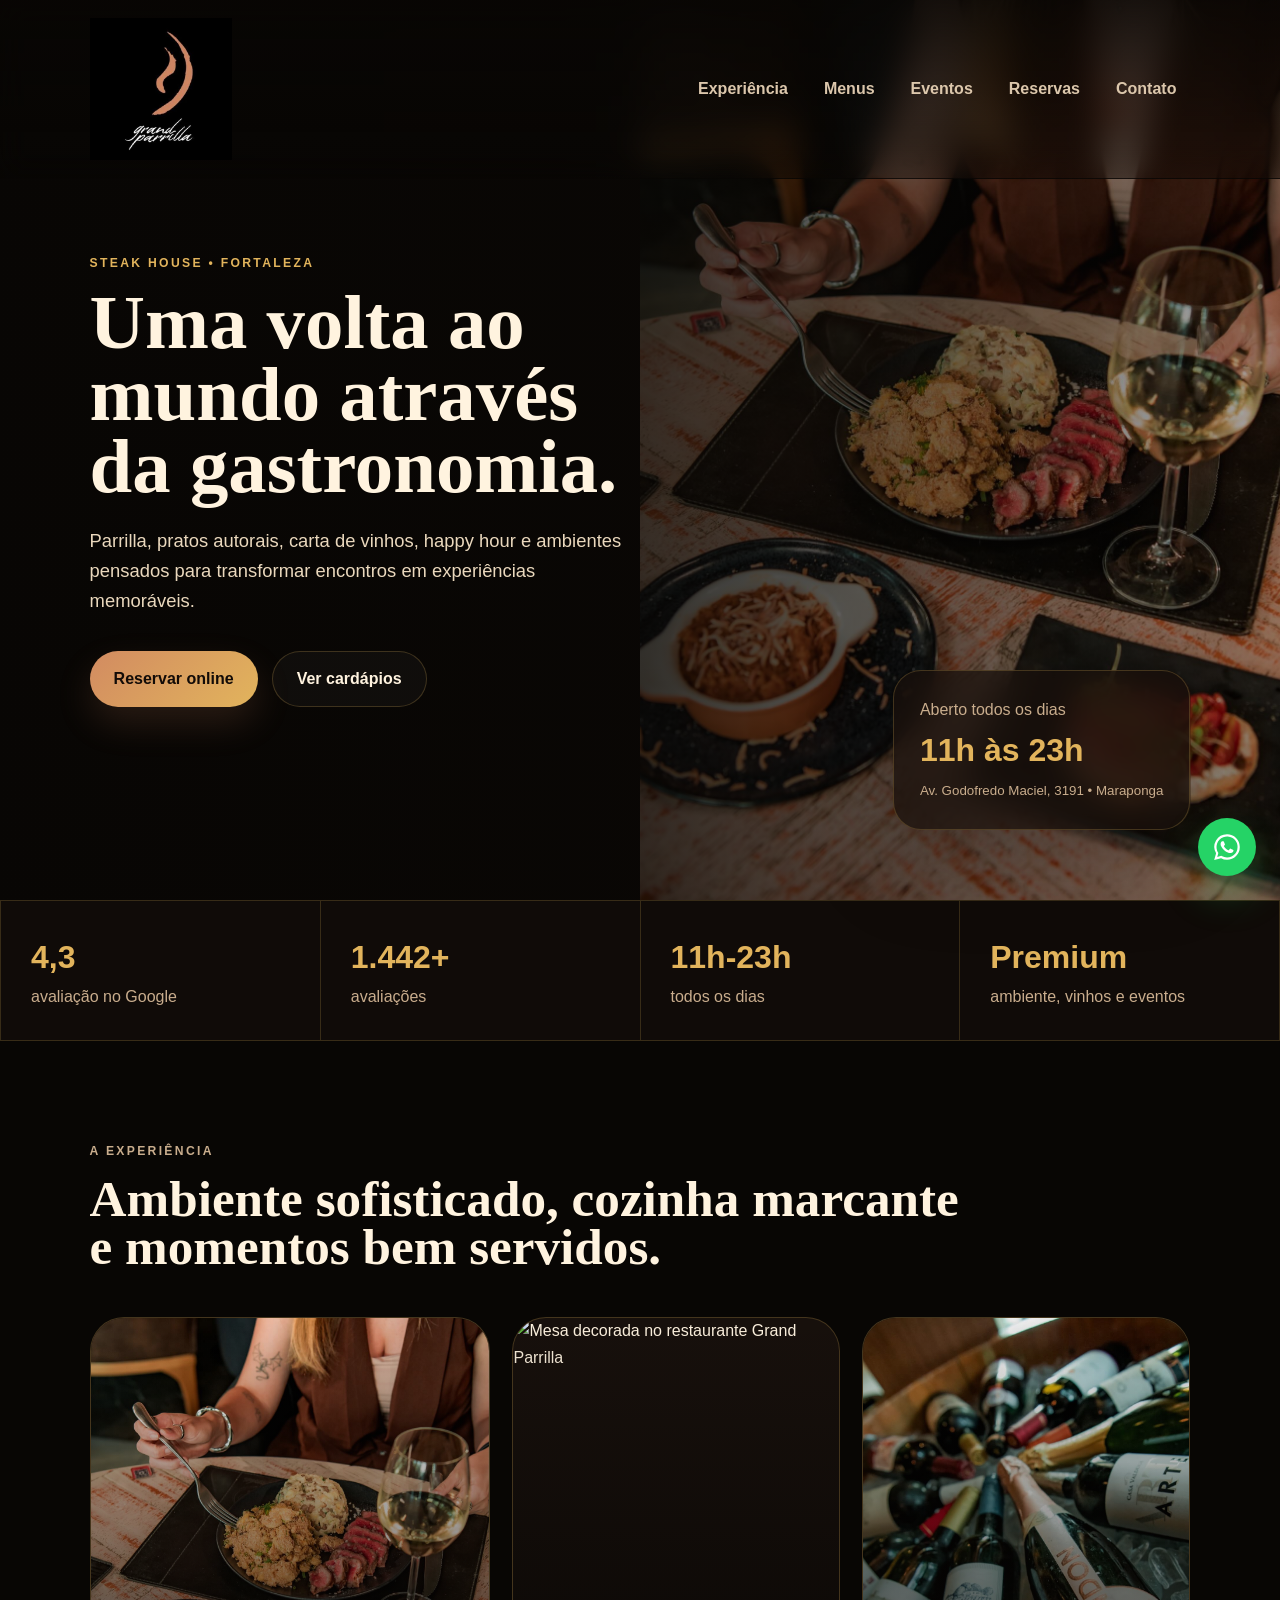
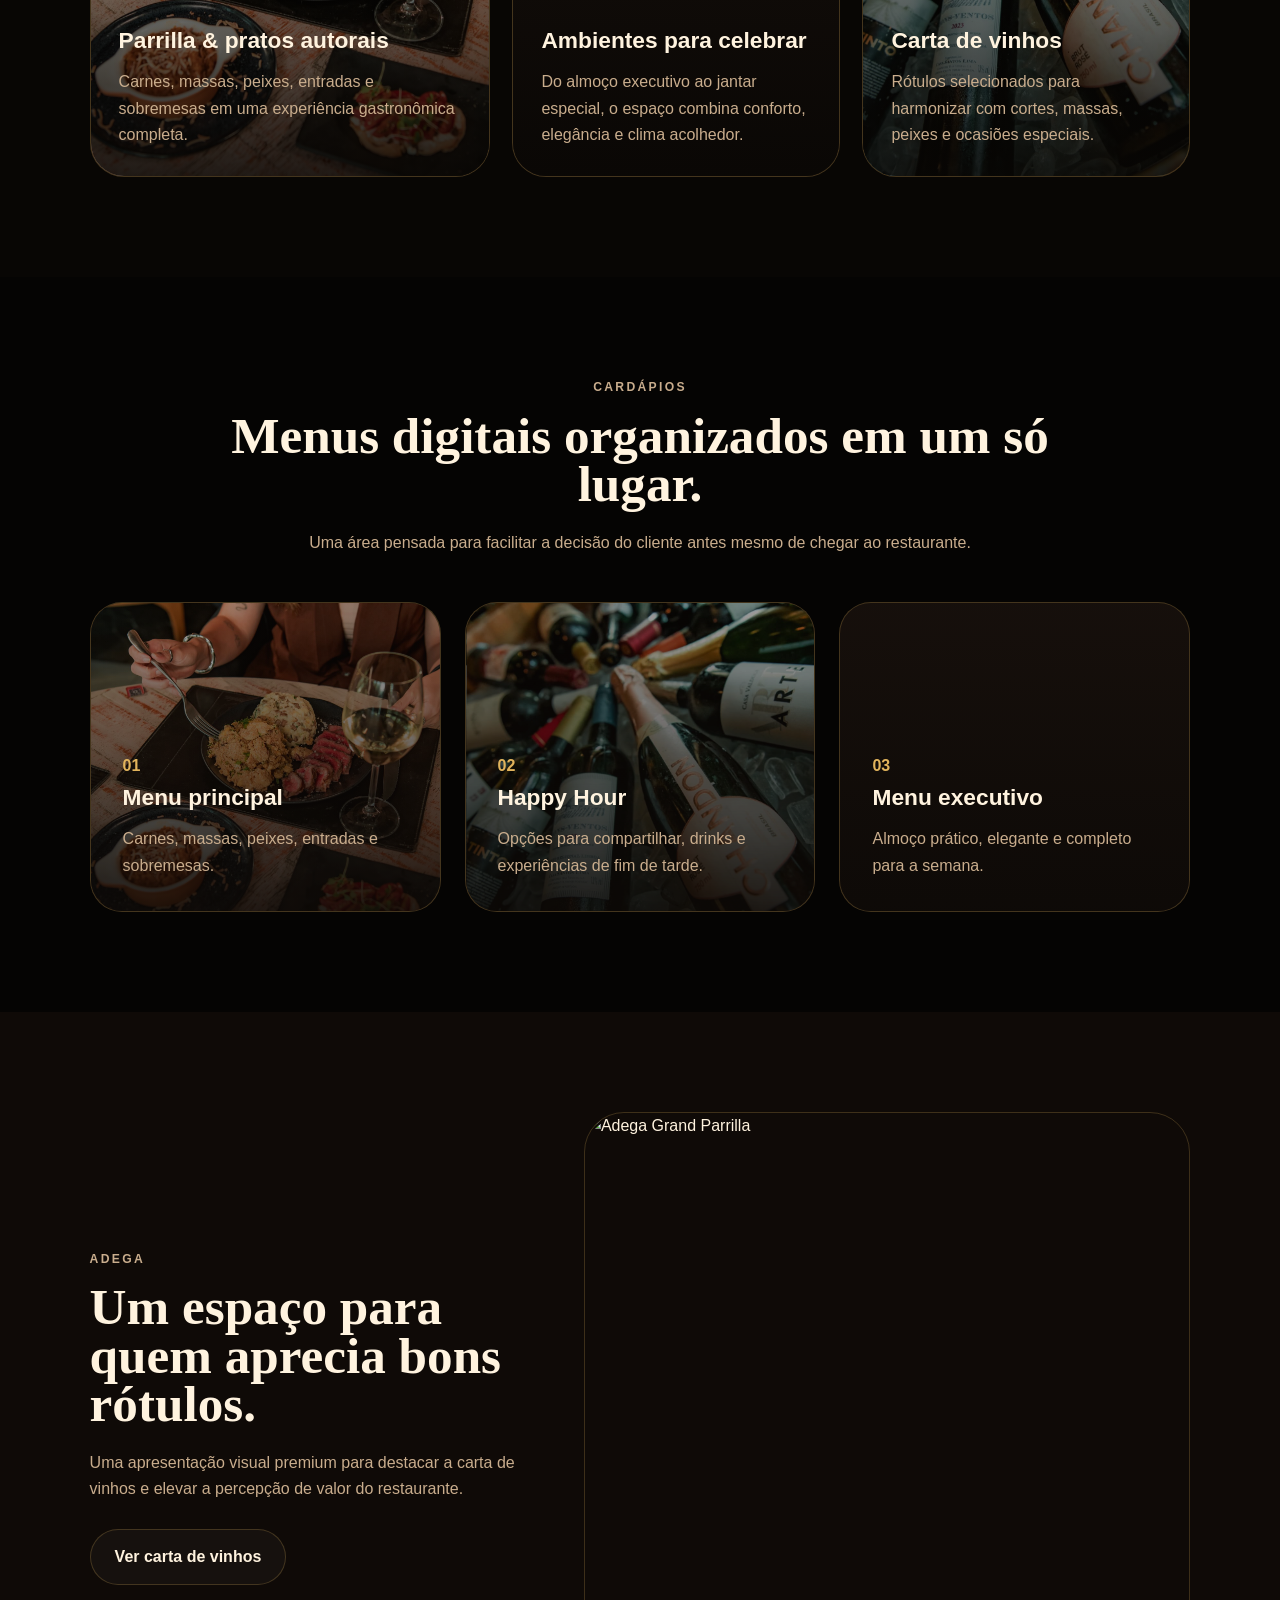
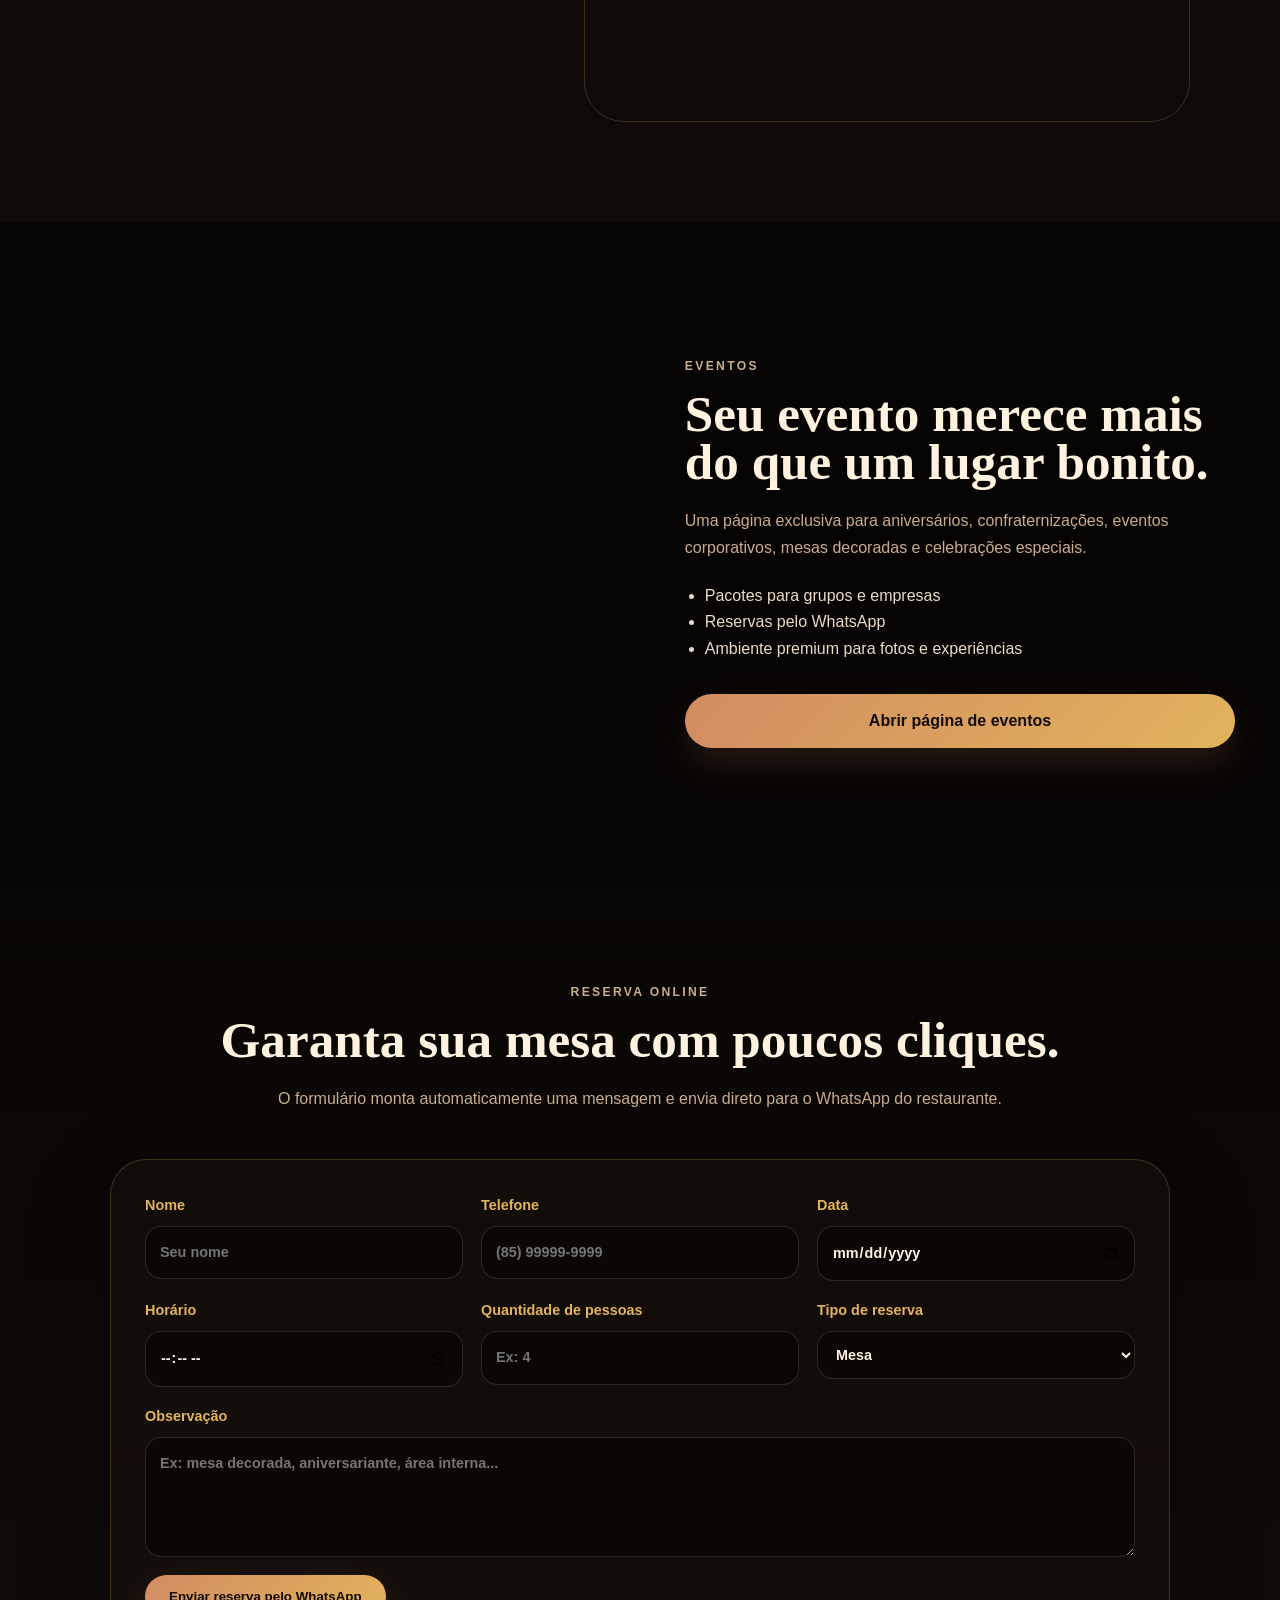
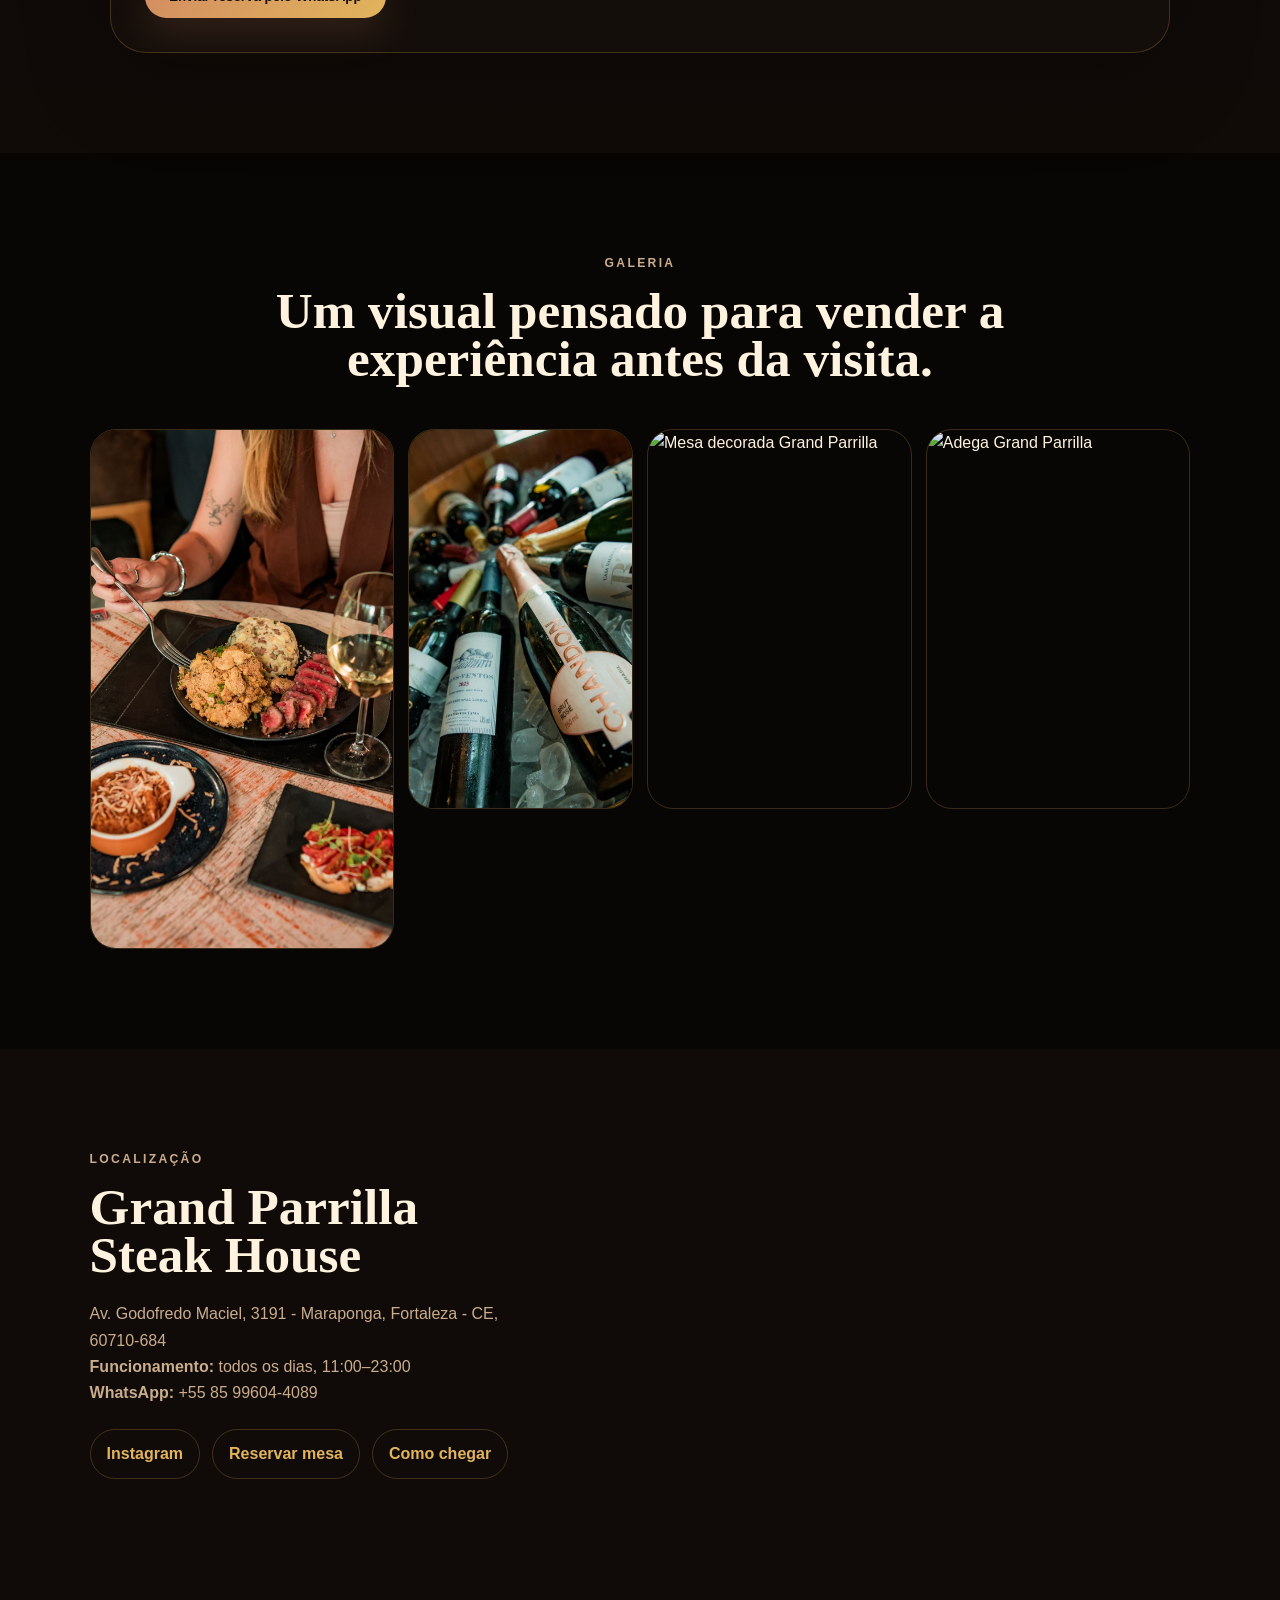
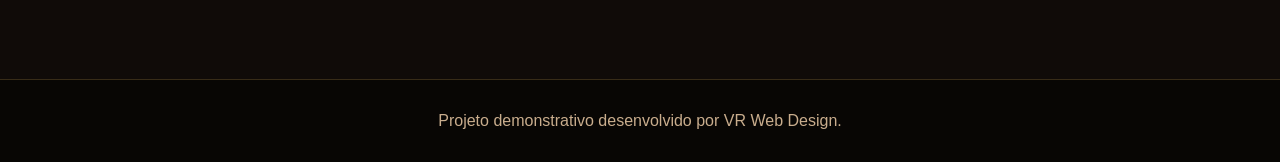
==== index.html @ f4b0e215 "Primeiro commit" ====
<!DOCTYPE html>
<html lang="pt-BR">
<head>
  <meta charset="UTF-8" />
  <meta name="viewport" content="width=device-width, initial-scale=1.0" />
  <title>Grand Parrilla Steak House | Experiência Gastronômica em Fortaleza</title>
  <meta name="description" content="Grand Parrilla Steak House em Fortaleza. Menu executivo, happy hour, carta de vinhos, eventos, reservas e gastronomia premium." />
  <link rel="stylesheet" href="css/style.css" />
</head>
<body>
  <header class="header" id="header">
    <a href="#inicio" class="brand logo-brand"><img src="assets/img/logo-grand-parrilla.png" alt="Grand Parrilla Steak House"></a>
    <button class="menu-toggle" aria-label="Abrir menu"><span></span><span></span><span></span></button>
    <nav class="nav">
      <a href="#experiencia">Experiência</a>
      <a href="#menus">Menus</a>
      <a href="eventos.html">Eventos</a>
      <a href="#reservas">Reservas</a>
      <a href="#contato">Contato</a>
    </nav>
  </header>

  <main>
    <section class="hero" id="inicio">
      <div class="hero-overlay"></div>
      <div class="hero-content reveal">
        <p class="eyebrow">Steak House • Fortaleza</p>
        <h1>Uma volta ao mundo através da gastronomia.</h1>
        <p class="hero-text">Parrilla, pratos autorais, carta de vinhos, happy hour e ambientes pensados para transformar encontros em experiências memoráveis.</p>
        <div class="hero-actions">
          <a class="btn primary" href="#reservas">Reservar online</a>
          <a class="btn secondary" href="#menus">Ver cardápios</a>
        </div>
      </div>
      <div class="hero-card reveal delay">
        <span>Aberto todos os dias</span>
        <strong>11h às 23h</strong>
        <small>Av. Godofredo Maciel, 3191 • Maraponga</small>
      </div>
    </section>

    <section class="stats section-pad">
      <div class="stat reveal"><strong>4,3</strong><span>avaliação no Google</span></div>
      <div class="stat reveal"><strong>1.442+</strong><span>avaliações</span></div>
      <div class="stat reveal"><strong>11h-23h</strong><span>todos os dias</span></div>
      <div class="stat reveal"><strong>Premium</strong><span>ambiente, vinhos e eventos</span></div>
    </section>

    <section class="experience section-pad" id="experiencia">
      <div class="section-title reveal">
        <p class="eyebrow">A experiência</p>
        <h2>Ambiente sofisticado, cozinha marcante e momentos bem servidos.</h2>
      </div>
      <div class="cards-grid">
        <article class="feature-card reveal">
          <img src="assets/img/prato-vinho.png" alt="Prato servido com vinho no Grand Parrilla">
          <div><h3>Parrilla & pratos autorais</h3><p>Carnes, massas, peixes, entradas e sobremesas em uma experiência gastronômica completa.</p></div>
        </article>
        <article class="feature-card reveal">
          <img src="assets/img/mesa-decorada.png" alt="Mesa decorada no restaurante Grand Parrilla">
          <div><h3>Ambientes para celebrar</h3><p>Do almoço executivo ao jantar especial, o espaço combina conforto, elegância e clima acolhedor.</p></div>
        </article>
        <article class="feature-card reveal">
          <img src="assets/img/vinhos-gelo.png" alt="Vinhos e espumantes selecionados">
          <div><h3>Carta de vinhos</h3><p>Rótulos selecionados para harmonizar com cortes, massas, peixes e ocasiões especiais.</p></div>
        </article>
      </div>
    </section>

    <section class="menus section-pad" id="menus">
      <div class="section-title center reveal">
        <p class="eyebrow">Cardápios</p>
        <h2>Menus digitais organizados em um só lugar.</h2>
        <p>Uma área pensada para facilitar a decisão do cliente antes mesmo de chegar ao restaurante.</p>
      </div>
      <div class="menu-grid">
        <a class="menu-card menu-principal reveal" href="https://drive.google.com/file/d/1IcfOQMzQqcdnEhp5KqQsMsfztK9PmDbK/view" target="_blank" rel="noopener"><span>01</span><h3>Menu principal</h3><p>Carnes, massas, peixes, entradas e sobremesas.</p></a>
        <a class="menu-card menu-happy reveal" href="https://drive.google.com/file/d/1jGtgCMO5tLloFsStp3RoefkDF68vi4Pi/view" target="_blank" rel="noopener"><span>02</span><h3>Happy Hour</h3><p>Opções para compartilhar, drinks e experiências de fim de tarde.</p></a>
        <a class="menu-card menu-executivo reveal" href="https://drive.google.com/file/d/1hYKBLk-9JPgkF4TvJloGkOYWnxAnOPm9/view" target="_blank" rel="noopener"><span>03</span><h3>Menu executivo</h3><p>Almoço prático, elegante e completo para a semana.</p></a>
        
      </div>
    </section>

    <section class="wine-section section-pad">
      <div class="wine-text reveal">
        <p class="eyebrow">Adega</p>
        <h2>Um espaço para quem aprecia bons rótulos.</h2>
        <p>Uma apresentação visual premium para destacar a carta de vinhos e elevar a percepção de valor do restaurante.</p>
        <a class="btn secondary" href="https://drive.google.com/file/d/1ZUQ8Cs76zRZAJna47Bj1S9qGeUTWb0Qg/view" target="_blank" rel="noopener">Ver carta de vinhos</a>
      </div>
      <div class="wine-image reveal"><img src="assets/img/adega.png" alt="Adega Grand Parrilla"></div>
    </section>

    <section class="events" id="eventos">
      <div class="events-image"></div>
      <div class="events-content reveal">
        <p class="eyebrow">Eventos</p>
        <h2>Seu evento merece mais do que um lugar bonito.</h2>
        <p>Uma página exclusiva para aniversários, confraternizações, eventos corporativos, mesas decoradas e celebrações especiais.</p>
        <ul>
          <li>Pacotes para grupos e empresas</li>
          <li>Reservas pelo WhatsApp</li>
          <li>Ambiente premium para fotos e experiências</li>
        </ul>
        <a class="btn primary" href="eventos.html">Abrir página de eventos</a>
      </div>
    </section>

    <section class="reservation section-pad" id="reservas">
      <div class="section-title center reveal">
        <p class="eyebrow">Reserva online</p>
        <h2>Garanta sua mesa com poucos cliques.</h2>
        <p>O formulário monta automaticamente uma mensagem e envia direto para o WhatsApp do restaurante.</p>
      </div>
      <form class="reserve-form reveal" id="reserveForm">
        <div class="form-grid">
          <label>Nome<input type="text" name="nome" placeholder="Seu nome" required></label>
          <label>Telefone<input type="tel" name="telefone" placeholder="(85) 99999-9999" required></label>
          <label>Data<input type="date" name="data" required></label>
          <label>Horário<input type="time" name="hora" required></label>
          <label>Quantidade de pessoas<input type="number" name="pessoas" min="1" placeholder="Ex: 4" required></label>
          <label>Tipo de reserva<select name="tipo"><option>Mesa</option><option>Aniversário</option><option>Evento corporativo</option><option>Confraternização</option></select></label>
        </div>
        <label>Observação<textarea name="obs" placeholder="Ex: mesa decorada, aniversariante, área interna..."></textarea></label>
        <button class="btn primary" type="submit">Enviar reserva pelo WhatsApp</button>
      </form>
    </section>

    <section class="gallery section-pad">
      <div class="section-title center reveal">
        <p class="eyebrow">Galeria</p>
        <h2>Um visual pensado para vender a experiência antes da visita.</h2>
      </div>
      <div class="gallery-grid">
        <img class="reveal" src="assets/img/prato-vinho.png" alt="Gastronomia Grand Parrilla">
        <img class="reveal" src="assets/img/vinhos-gelo.png" alt="Vinhos Grand Parrilla">
        <img class="reveal" src="assets/img/mesa-decorada.png" alt="Mesa decorada Grand Parrilla">
        <img class="reveal" src="assets/img/adega.png" alt="Adega Grand Parrilla">
      </div>
    </section>

    <section class="contact section-pad" id="contato">
      <div class="contact-info reveal">
        <p class="eyebrow">Localização</p>
        <h2>Grand Parrilla Steak House</h2>
        <p>Av. Godofredo Maciel, 3191 - Maraponga, Fortaleza - CE, 60710-684</p>
        <p><strong>Funcionamento:</strong> todos os dias, 11:00–23:00</p>
        <p><strong>WhatsApp:</strong> +55 85 99604-4089</p>
        <div class="socials">
          <a href="https://www.instagram.com/grandparrilla/" target="_blank" rel="noopener">Instagram</a>
          <a href="#reservas">Reservar mesa</a>
          <a href="https://www.google.com/maps/place/Grand+Parrilla+Steak+House/@-3.803872,-38.5721376,16z/data=!4m6!3m5!1s0x7c74d4781f34471:0xa594079a7972354a!8m2!3d-3.803927!4d-38.5719711!16s%2Fg%2F11ppg8xpbr" target="_blank" rel="noopener">Como chegar</a>
        </div>
      </div>
      <iframe class="map reveal" title="Mapa Grand Parrilla" src="https://www.google.com/maps?q=Grand%20Parrilla%20Steak%20House%20Fortaleza&output=embed" loading="lazy"></iframe>
    </section>
  </main>

  <a class="whatsapp" href="https://wa.me/5585996044089" target="_blank" aria-label="WhatsApp"><svg viewBox="0 0 32 32" aria-hidden="true"><path d="M16.04 3.2A12.7 12.7 0 0 0 5.1 22.35L3.2 29l6.83-1.8a12.65 12.65 0 0 0 6.01 1.52h.01A12.76 12.76 0 0 0 28.8 15.96 12.75 12.75 0 0 0 16.04 3.2Zm0 23.36h-.01a10.5 10.5 0 0 1-5.35-1.47l-.38-.23-4.05 1.06 1.08-3.95-.25-.4a10.54 10.54 0 1 1 8.96 4.99Zm5.78-7.88c-.32-.16-1.88-.93-2.17-1.03-.29-.11-.5-.16-.71.16-.21.32-.82 1.03-1 1.24-.18.21-.37.24-.69.08-.32-.16-1.34-.49-2.55-1.57-.94-.84-1.58-1.88-1.76-2.2-.18-.32-.02-.49.14-.65.14-.14.32-.37.48-.55.16-.18.21-.32.32-.53.11-.21.05-.4-.03-.55-.08-.16-.71-1.71-.98-2.34-.26-.62-.52-.53-.71-.54h-.61c-.21 0-.55.08-.84.4-.29.32-1.1 1.08-1.1 2.62s1.13 3.04 1.29 3.25c.16.21 2.23 3.4 5.4 4.77.75.32 1.34.51 1.8.66.76.24 1.45.21 1.99.13.61-.09 1.88-.77 2.14-1.51.26-.74.26-1.38.18-1.51-.08-.13-.29-.21-.61-.37Z"/></svg></a>
  <footer><p>Projeto demonstrativo desenvolvido por VR Web Design.</p></footer>
  <script src="js/script.js"></script>
</body>
</html>
---- css/style.css ----
:root{
  --bg:#080604;--deep:#0e0906;--panel:#17100c;--panel2:#211711;
  --copper:#d28b61;--gold:#e2b45c;--cream:#fff3df;--muted:#c9ad8d;--line:rgba(226,180,92,.22);
}
*{box-sizing:border-box;margin:0;padding:0}html{scroll-behavior:smooth}body{font-family:Inter,Segoe UI,Arial,sans-serif;background:var(--bg);color:var(--cream);line-height:1.65;overflow-x:hidden}a{text-decoration:none;color:inherit}img{max-width:100%;display:block}
body::before{content:"";position:fixed;inset:0;pointer-events:none;background:radial-gradient(circle at top right,rgba(210,139,97,.14),transparent 35%),radial-gradient(circle at 10% 30%,rgba(226,180,92,.08),transparent 28%);z-index:-1}.header{position:fixed;top:0;left:0;right:0;z-index:20;display:flex;align-items:center;justify-content:space-between;padding:18px 7%;background:linear-gradient(180deg,rgba(8,6,4,.86),rgba(8,6,4,.38));backdrop-filter:blur(16px);border-bottom:1px solid transparent;transition:.3s}.header.scrolled{background:rgba(8,6,4,.94);border-color:var(--line);padding:10px 7%}.logo-brand img{width:142px;height:auto}.nav{display:flex;align-items:center;gap:8px}.nav a{color:#dcc7ac;font-weight:700;padding:10px 14px;border-radius:999px;transition:.25s}.nav a:hover{background:rgba(226,180,92,.12);color:var(--gold)}.menu-toggle{display:none;background:none;border:0;gap:5px;flex-direction:column}.menu-toggle span{width:26px;height:2px;background:var(--cream)}
.hero,.event-hero{min-height:100vh;position:relative;display:grid;grid-template-columns:1.05fr .95fr;align-items:center;padding:130px 7% 70px;gap:52px;background:var(--deep);isolation:isolate}.hero::after,.event-hero::after{content:"";position:absolute;right:0;top:0;width:50%;height:100%;background:url('../assets/img/prato-vinho.png') center/cover;z-index:-2}.event-hero::after{background-image:url('../assets/img/mesa-decorada.png')}.hero-overlay{position:absolute;inset:0;background:linear-gradient(90deg,rgba(8,6,4,.98) 0%,rgba(8,6,4,.84) 44%,rgba(8,6,4,.35) 100%);z-index:-1}.hero-content{max-width:760px}.eyebrow{color:var(--gold);text-transform:uppercase;letter-spacing:.19em;font-size:.76rem;font-weight:900;margin-bottom:14px}.hero h1,.event-hero h1,.section-title h2,.events h2,.reservation h2,.contact h2,.wine-section h2,.event-showcase h2{font-family:Georgia,serif;font-size:clamp(2.5rem,6vw,6rem);line-height:.94;margin-bottom:22px}.section-title h2,.events h2,.reservation h2,.contact h2,.wine-section h2,.event-showcase h2{font-size:clamp(2rem,4vw,4.1rem)}.hero-text{font-size:1.15rem;color:#ead8bd;max-width:630px}.hero-actions{display:flex;gap:14px;flex-wrap:wrap;margin-top:34px}.btn{border:0;cursor:pointer;display:inline-flex;align-items:center;justify-content:center;padding:14px 24px;border-radius:999px;font-weight:900;transition:.25s}.primary{background:linear-gradient(135deg,var(--copper),var(--gold));color:#120b07;box-shadow:0 16px 36px rgba(210,139,97,.16)}.secondary{border:1px solid var(--line);color:var(--cream);background:rgba(255,255,255,.03)}.btn:hover{transform:translateY(-3px)}.hero-card{justify-self:end;align-self:end;background:rgba(23,16,12,.74);border:1px solid var(--line);border-radius:28px;padding:26px;backdrop-filter:blur(16px);max-width:330px;box-shadow:0 30px 90px rgba(0,0,0,.28)}.hero-card span,.hero-card small{color:var(--muted)}.hero-card strong{display:block;font-size:2rem;color:var(--gold)}
.section-pad{padding:100px 7%}.stats{display:grid;grid-template-columns:repeat(4,1fr);gap:1px;background:var(--line);padding:1px}.stat{padding:30px;background:#100b08}.stat strong{display:block;font-size:2rem;color:var(--gold)}.stat span{color:var(--muted)}.section-title{max-width:870px;margin-bottom:46px}.center{text-align:center;margin-left:auto;margin-right:auto}.center p,.section-title p{color:var(--muted)}
.cards-grid{display:grid;grid-template-columns:1.1fr .9fr .9fr;gap:22px}.feature-card{position:relative;min-height:460px;border-radius:34px;overflow:hidden;border:1px solid var(--line);background:var(--panel);display:flex;align-items:end;transition:.25s}.feature-card:hover{transform:translateY(-5px);border-color:var(--copper)}.feature-card img{position:absolute;inset:0;width:100%;height:100%;object-fit:cover;filter:saturate(.95)}.feature-card::after{content:"";position:absolute;inset:0;background:linear-gradient(180deg,transparent,rgba(8,6,4,.88))}.feature-card div{position:relative;z-index:1;padding:28px}.feature-card h3,.menu-card h3,.event-card h3,.package-card h3{font-size:1.42rem;margin-bottom:10px}.feature-card p,.menu-card p,.events p,.reservation p,.contact p,.wine-section p,.event-card p,.package-card p,.event-showcase p{color:var(--muted)}
.menus{background:#050403}.menu-grid{display:grid;grid-template-columns:repeat(3,minmax(0,1fr));gap:24px;align-items:stretch}.menu-card{position:relative;overflow:hidden;border:1px solid var(--line);border-radius:32px;min-height:310px;padding:32px;display:flex;flex-direction:column;justify-content:flex-end;background:var(--panel);transition:.25s}.menu-card::before{content:"";position:absolute;inset:0;background:linear-gradient(180deg,rgba(8,6,4,.1),rgba(8,6,4,.86)),var(--menu-img);background-size:cover;background-position:center;opacity:.72;transition:.3s}.menu-principal{--menu-img:url('../assets/img/prato-vinho.png')}.menu-happy{--menu-img:url('../assets/img/vinhos-gelo.png')}.menu-executivo{--menu-img:url('../assets/img/mesa-decorada.png')}.menu-card>*{position:relative;z-index:1}.menu-card span{color:var(--gold);font-weight:900}.menu-card:hover{transform:translateY(-6px);border-color:var(--gold)}.menu-card:hover::before{opacity:.95;transform:scale(1.05)}
.wine-section{display:grid;grid-template-columns:.85fr 1.15fr;gap:46px;align-items:center;background:#0f0a07}.wine-text .btn{margin-top:26px}.wine-image img{width:100%;height:610px;object-fit:cover;border-radius:40px;border:1px solid var(--line)}.events{display:grid;grid-template-columns:1fr 1fr;min-height:660px;background:#060403}.events-image{background:url('../assets/img/mesa-decorada.png') center/cover}.events-content{padding:95px 7%;display:flex;flex-direction:column;justify-content:center}.events ul{margin:22px 0 32px;padding-left:20px;color:#eadcc8}.reservation{background:linear-gradient(180deg,#080604,#110b08)}.reserve-form{max-width:1060px;margin:0 auto;background:rgba(23,16,12,.7);border:1px solid var(--line);border-radius:36px;padding:34px;box-shadow:0 30px 90px rgba(0,0,0,.22)}.form-grid{display:grid;grid-template-columns:repeat(3,1fr);gap:18px}label{display:flex;flex-direction:column;gap:8px;color:var(--gold);font-weight:800;font-size:.9rem}input,select,textarea{width:100%;border:1px solid rgba(255,255,255,.13);background:#0b0705;color:var(--cream);border-radius:16px;padding:14px;font:inherit;outline:none}textarea{min-height:120px;resize:vertical;margin-bottom:18px}.reserve-form>label{margin-top:18px}.gallery-grid{display:grid;grid-template-columns:1.15fr .85fr 1fr 1fr;gap:14px}.gallery-grid img{height:380px;width:100%;object-fit:cover;border-radius:26px;border:1px solid var(--line)}.gallery-grid img:first-child{height:520px;grid-row:span 2}.contact{display:grid;grid-template-columns:.85fr 1.15fr;gap:32px;background:#100b08}.socials{display:flex;gap:12px;flex-wrap:wrap;margin-top:22px}.socials a{border:1px solid var(--line);padding:11px 16px;border-radius:999px;color:var(--gold);font-weight:800}.socials a:hover{background:rgba(226,180,92,.12)}.map{width:100%;height:430px;border:0;border-radius:30px;filter:grayscale(.15) invert(.92) hue-rotate(180deg)}.whatsapp{position:fixed;right:24px;bottom:24px;width:58px;height:58px;border-radius:50%;display:grid;place-items:center;background:#25d366;color:white;z-index:30;box-shadow:0 18px 40px rgba(37,211,102,.28);animation:pulse 2.2s infinite}.whatsapp svg{width:32px;height:32px;fill:#fff}@keyframes pulse{0%{box-shadow:0 0 0 0 rgba(37,211,102,.42)}70%{box-shadow:0 0 0 18px rgba(37,211,102,0)}100%{box-shadow:0 0 0 0 rgba(37,211,102,0)}}footer{text-align:center;padding:28px 7%;color:var(--muted);border-top:1px solid var(--line)}
.event-types{display:grid;grid-template-columns:repeat(4,1fr);gap:18px}.event-card,.package-card{background:var(--panel);border:1px solid var(--line);border-radius:30px;padding:30px;transition:.25s}.event-card:hover,.package-card:hover{border-color:var(--gold);transform:translateY(-4px)}.event-card span{font-size:2.3rem}.packages{background:#100b08}.package-grid{display:grid;grid-template-columns:repeat(3,1fr);gap:20px}.package-card{display:flex;flex-direction:column;gap:18px}.package-card strong{font-size:1.7rem;color:var(--gold)}.package-card.featured{background:linear-gradient(135deg,rgba(210,139,97,.24),rgba(255,255,255,.04));border-color:rgba(226,180,92,.5)}.event-showcase{display:grid;grid-template-columns:1fr 1fr;align-items:center;background:#0f0a07}.event-showcase img{height:620px;width:100%;object-fit:cover}.event-showcase-text{padding:70px 7%}.reveal{opacity:0;transform:translateY(28px);transition:.75s ease}.reveal.show{opacity:1;transform:none}.delay{transition-delay:.2s}
@media(max-width:980px){.menu-toggle{display:flex}.nav{position:absolute;top:76px;left:7%;right:7%;display:none;flex-direction:column;align-items:stretch;background:#120d09;border:1px solid var(--line);border-radius:20px;padding:16px}.nav.open{display:flex}.hero,.event-hero{grid-template-columns:1fr;display:grid}.hero::after,.event-hero::after{width:100%;opacity:.35}.hero-card{justify-self:start}.stats,.cards-grid,.menu-grid,.gallery-grid,.contact,.events,.wine-section,.form-grid,.event-types,.package-grid,.event-showcase{grid-template-columns:1fr}.events-image{min-height:360px}.gallery-grid img,.gallery-grid img:first-child{height:280px;grid-row:auto}.wine-image img,.event-showcase img{height:390px}}
@media(max-width:560px){.header{padding:12px 5%}.header.scrolled{padding:9px 5%}.logo-brand img{width:104px}.section-pad,.events-content,.event-showcase-text{padding:72px 5%}.hero,.event-hero{padding:115px 5% 58px}.hero h1,.event-hero h1{font-size:2.55rem}.btn{width:100%}.reserve-form{padding:20px}.stats{gap:1px}.menu-card{min-height:260px}.whatsapp{right:18px;bottom:18px}}
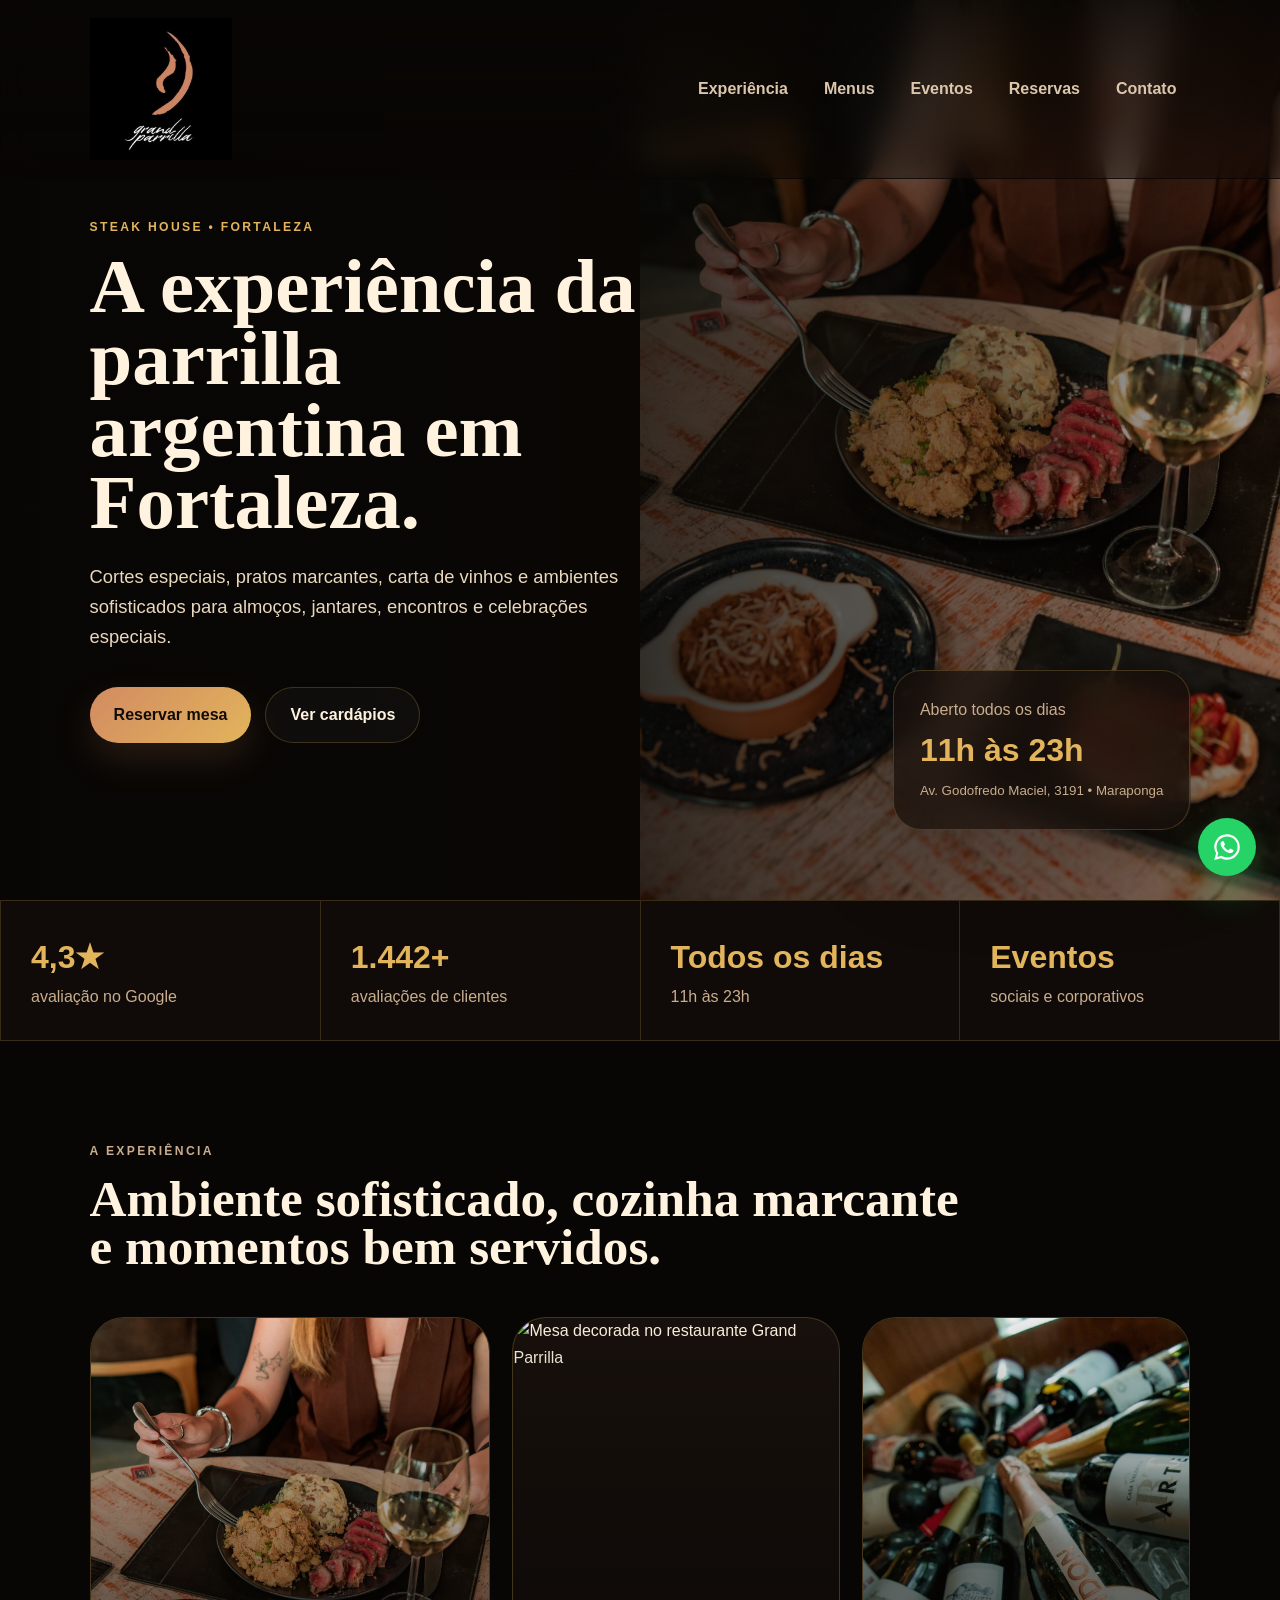
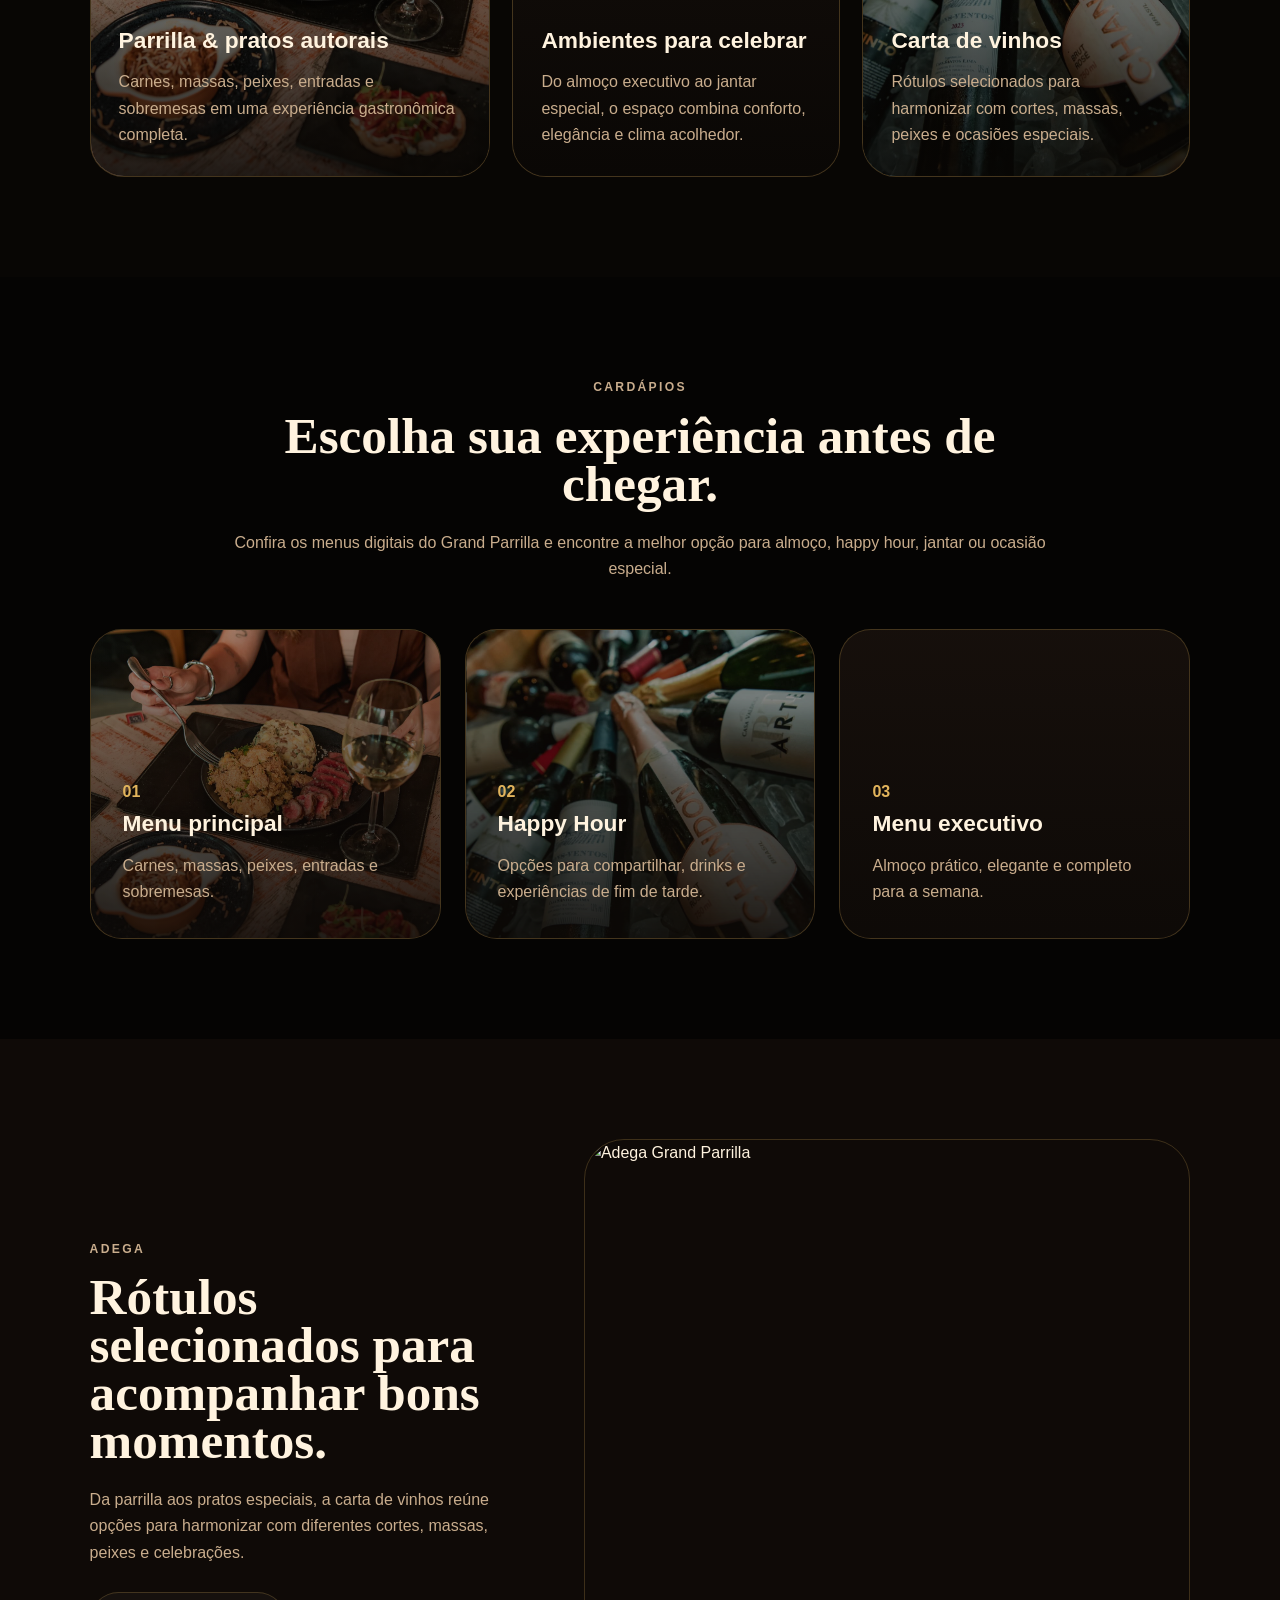
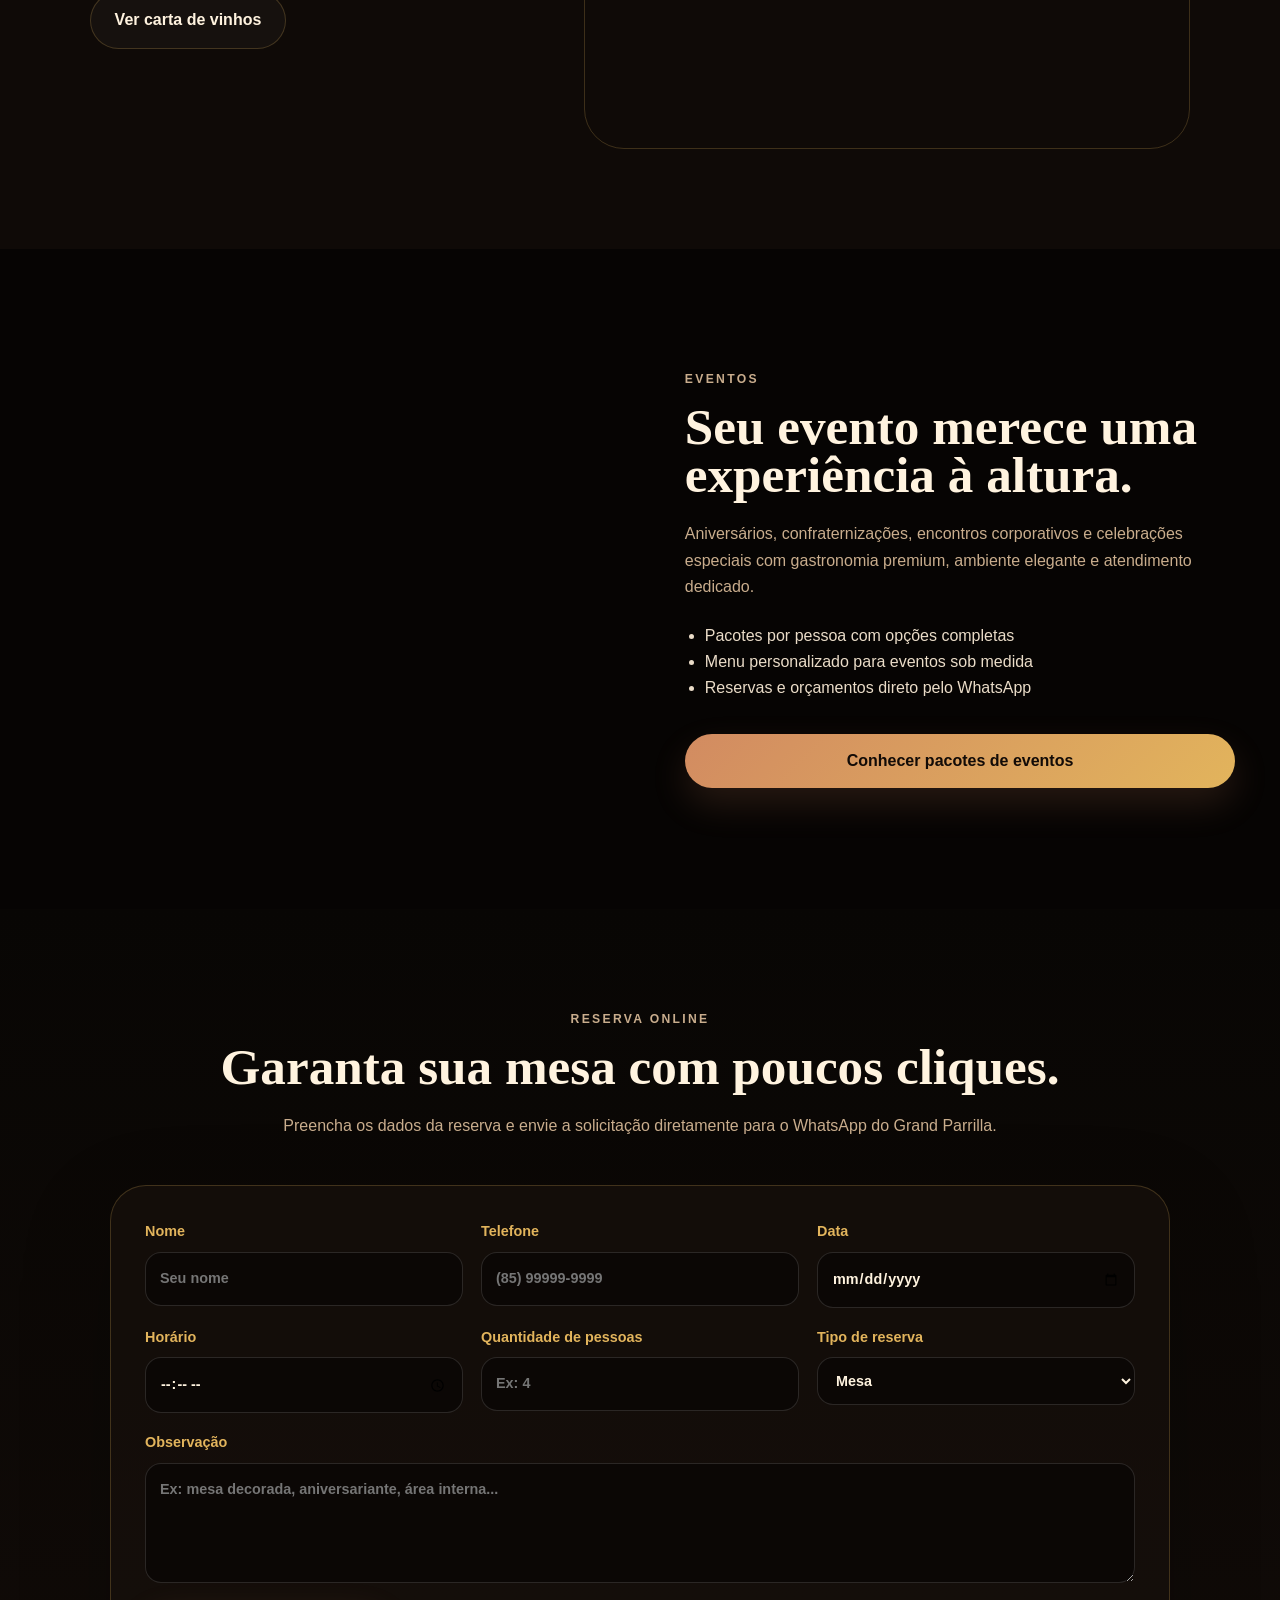
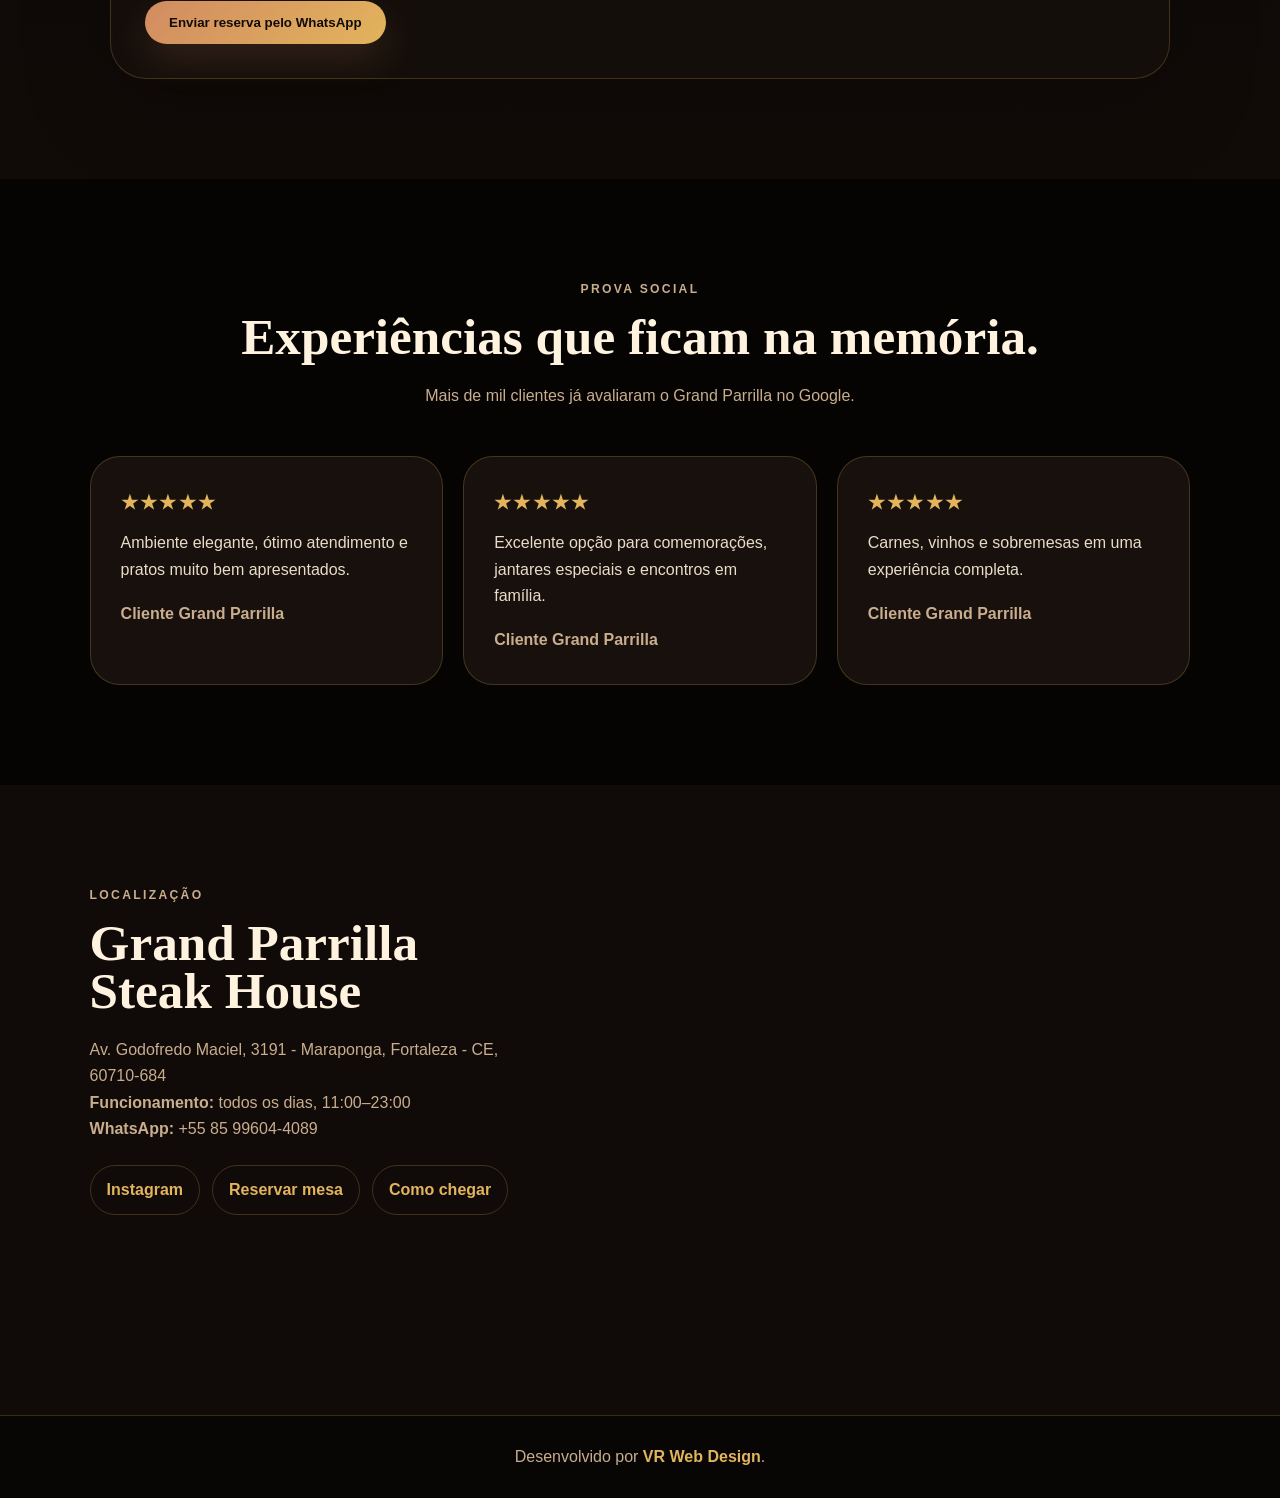
==== commit 3e9079c5: "Melhoria de Performace do site" ====
--- a/index.html
+++ b/index.html
@@ -3,8 +3,13 @@
 <head>
   <meta charset="UTF-8" />
   <meta name="viewport" content="width=device-width, initial-scale=1.0" />
-  <title>Grand Parrilla Steak House | Experiência Gastronômica em Fortaleza</title>
-  <meta name="description" content="Grand Parrilla Steak House em Fortaleza. Menu executivo, happy hour, carta de vinhos, eventos, reservas e gastronomia premium." />
+  <title>Grand Parrilla Steak House | Parrilla Argentina em Fortaleza</title>
+  <meta name="description" content="Grand Parrilla Steak House em Fortaleza. Parrilla, cortes especiais, carta de vinhos, eventos, reservas e gastronomia premium na Maraponga." />
+  <meta property="og:title" content="Grand Parrilla Steak House | Fortaleza" />
+  <meta property="og:description" content="Cortes especiais, vinhos selecionados, eventos e reservas no Grand Parrilla Steak House." />
+  <meta property="og:image" content="assets/img/prato-vinho.png" />
+  <meta property="og:type" content="website" />
+  <meta name="twitter:card" content="summary_large_image" />
   <link rel="stylesheet" href="css/style.css" />
 </head>
 <body>
@@ -25,10 +30,10 @@
       <div class="hero-overlay"></div>
       <div class="hero-content reveal">
         <p class="eyebrow">Steak House • Fortaleza</p>
-        <h1>Uma volta ao mundo através da gastronomia.</h1>
-        <p class="hero-text">Parrilla, pratos autorais, carta de vinhos, happy hour e ambientes pensados para transformar encontros em experiências memoráveis.</p>
+        <h1>A experiência da parrilla argentina em Fortaleza.</h1>
+        <p class="hero-text">Cortes especiais, pratos marcantes, carta de vinhos e ambientes sofisticados para almoços, jantares, encontros e celebrações especiais.</p>
         <div class="hero-actions">
-          <a class="btn primary" href="#reservas">Reservar online</a>
+          <a class="btn primary" href="#reservas">Reservar mesa</a>
           <a class="btn secondary" href="#menus">Ver cardápios</a>
         </div>
       </div>
@@ -40,10 +45,10 @@
     </section>
 
     <section class="stats section-pad">
-      <div class="stat reveal"><strong>4,3</strong><span>avaliação no Google</span></div>
-      <div class="stat reveal"><strong>1.442+</strong><span>avaliações</span></div>
-      <div class="stat reveal"><strong>11h-23h</strong><span>todos os dias</span></div>
-      <div class="stat reveal"><strong>Premium</strong><span>ambiente, vinhos e eventos</span></div>
+      <div class="stat reveal"><strong>4,3★</strong><span>avaliação no Google</span></div>
+      <div class="stat reveal"><strong>1.442+</strong><span>avaliações de clientes</span></div>
+      <div class="stat reveal"><strong>Todos os dias</strong><span>11h às 23h</span></div>
+      <div class="stat reveal"><strong>Eventos</strong><span>sociais e corporativos</span></div>
     </section>
 
     <section class="experience section-pad" id="experiencia">
@@ -70,22 +75,21 @@
     <section class="menus section-pad" id="menus">
       <div class="section-title center reveal">
         <p class="eyebrow">Cardápios</p>
-        <h2>Menus digitais organizados em um só lugar.</h2>
-        <p>Uma área pensada para facilitar a decisão do cliente antes mesmo de chegar ao restaurante.</p>
+        <h2>Escolha sua experiência antes de chegar.</h2>
+        <p>Confira os menus digitais do Grand Parrilla e encontre a melhor opção para almoço, happy hour, jantar ou ocasião especial.</p>
       </div>
       <div class="menu-grid">
         <a class="menu-card menu-principal reveal" href="https://drive.google.com/file/d/1IcfOQMzQqcdnEhp5KqQsMsfztK9PmDbK/view" target="_blank" rel="noopener"><span>01</span><h3>Menu principal</h3><p>Carnes, massas, peixes, entradas e sobremesas.</p></a>
         <a class="menu-card menu-happy reveal" href="https://drive.google.com/file/d/1jGtgCMO5tLloFsStp3RoefkDF68vi4Pi/view" target="_blank" rel="noopener"><span>02</span><h3>Happy Hour</h3><p>Opções para compartilhar, drinks e experiências de fim de tarde.</p></a>
         <a class="menu-card menu-executivo reveal" href="https://drive.google.com/file/d/1hYKBLk-9JPgkF4TvJloGkOYWnxAnOPm9/view" target="_blank" rel="noopener"><span>03</span><h3>Menu executivo</h3><p>Almoço prático, elegante e completo para a semana.</p></a>
-        
       </div>
     </section>
 
     <section class="wine-section section-pad">
       <div class="wine-text reveal">
         <p class="eyebrow">Adega</p>
-        <h2>Um espaço para quem aprecia bons rótulos.</h2>
-        <p>Uma apresentação visual premium para destacar a carta de vinhos e elevar a percepção de valor do restaurante.</p>
+        <h2>Rótulos selecionados para acompanhar bons momentos.</h2>
+        <p>Da parrilla aos pratos especiais, a carta de vinhos reúne opções para harmonizar com diferentes cortes, massas, peixes e celebrações.</p>
         <a class="btn secondary" href="https://drive.google.com/file/d/1ZUQ8Cs76zRZAJna47Bj1S9qGeUTWb0Qg/view" target="_blank" rel="noopener">Ver carta de vinhos</a>
       </div>
       <div class="wine-image reveal"><img src="assets/img/adega.png" alt="Adega Grand Parrilla"></div>
@@ -95,14 +99,14 @@
       <div class="events-image"></div>
       <div class="events-content reveal">
         <p class="eyebrow">Eventos</p>
-        <h2>Seu evento merece mais do que um lugar bonito.</h2>
-        <p>Uma página exclusiva para aniversários, confraternizações, eventos corporativos, mesas decoradas e celebrações especiais.</p>
+        <h2>Seu evento merece uma experiência à altura.</h2>
+        <p>Aniversários, confraternizações, encontros corporativos e celebrações especiais com gastronomia premium, ambiente elegante e atendimento dedicado.</p>
         <ul>
-          <li>Pacotes para grupos e empresas</li>
-          <li>Reservas pelo WhatsApp</li>
-          <li>Ambiente premium para fotos e experiências</li>
+          <li>Pacotes por pessoa com opções completas</li>
+          <li>Menu personalizado para eventos sob medida</li>
+          <li>Reservas e orçamentos direto pelo WhatsApp</li>
         </ul>
-        <a class="btn primary" href="eventos.html">Abrir página de eventos</a>
+        <a class="btn primary" href="eventos.html">Conhecer pacotes de eventos</a>
       </div>
     </section>
 
@@ -110,7 +114,7 @@
       <div class="section-title center reveal">
         <p class="eyebrow">Reserva online</p>
         <h2>Garanta sua mesa com poucos cliques.</h2>
-        <p>O formulário monta automaticamente uma mensagem e envia direto para o WhatsApp do restaurante.</p>
+        <p>Preencha os dados da reserva e envie a solicitação diretamente para o WhatsApp do Grand Parrilla.</p>
       </div>
       <form class="reserve-form reveal" id="reserveForm">
         <div class="form-grid">
@@ -123,19 +127,20 @@
         </div>
         <label>Observação<textarea name="obs" placeholder="Ex: mesa decorada, aniversariante, área interna..."></textarea></label>
         <button class="btn primary" type="submit">Enviar reserva pelo WhatsApp</button>
+        <p class="form-status" aria-live="polite"></p>
       </form>
     </section>
 
-    <section class="gallery section-pad">
+    <section class="testimonials section-pad">
       <div class="section-title center reveal">
-        <p class="eyebrow">Galeria</p>
-        <h2>Um visual pensado para vender a experiência antes da visita.</h2>
+        <p class="eyebrow">Prova social</p>
+        <h2>Experiências que ficam na memória.</h2>
+        <p>Mais de mil clientes já avaliaram o Grand Parrilla no Google.</p>
       </div>
-      <div class="gallery-grid">
-        <img class="reveal" src="assets/img/prato-vinho.png" alt="Gastronomia Grand Parrilla">
-        <img class="reveal" src="assets/img/vinhos-gelo.png" alt="Vinhos Grand Parrilla">
-        <img class="reveal" src="assets/img/mesa-decorada.png" alt="Mesa decorada Grand Parrilla">
-        <img class="reveal" src="assets/img/adega.png" alt="Adega Grand Parrilla">
+      <div class="testimonial-grid">
+        <article class="testimonial-card reveal"><strong>★★★★★</strong><p>Ambiente elegante, ótimo atendimento e pratos muito bem apresentados.</p><span>Cliente Grand Parrilla</span></article>
+        <article class="testimonial-card reveal"><strong>★★★★★</strong><p>Excelente opção para comemorações, jantares especiais e encontros em família.</p><span>Cliente Grand Parrilla</span></article>
+        <article class="testimonial-card reveal"><strong>★★★★★</strong><p>Carnes, vinhos e sobremesas em uma experiência completa.</p><span>Cliente Grand Parrilla</span></article>
       </div>
     </section>
 
@@ -157,7 +162,7 @@
   </main>
 
   <a class="whatsapp" href="https://wa.me/5585996044089" target="_blank" aria-label="WhatsApp"><svg viewBox="0 0 32 32" aria-hidden="true"><path d="M16.04 3.2A12.7 12.7 0 0 0 5.1 22.35L3.2 29l6.83-1.8a12.65 12.65 0 0 0 6.01 1.52h.01A12.76 12.76 0 0 0 28.8 15.96 12.75 12.75 0 0 0 16.04 3.2Zm0 23.36h-.01a10.5 10.5 0 0 1-5.35-1.47l-.38-.23-4.05 1.06 1.08-3.95-.25-.4a10.54 10.54 0 1 1 8.96 4.99Zm5.78-7.88c-.32-.16-1.88-.93-2.17-1.03-.29-.11-.5-.16-.71.16-.21.32-.82 1.03-1 1.24-.18.21-.37.24-.69.08-.32-.16-1.34-.49-2.55-1.57-.94-.84-1.58-1.88-1.76-2.2-.18-.32-.02-.49.14-.65.14-.14.32-.37.48-.55.16-.18.21-.32.32-.53.11-.21.05-.4-.03-.55-.08-.16-.71-1.71-.98-2.34-.26-.62-.52-.53-.71-.54h-.61c-.21 0-.55.08-.84.4-.29.32-1.1 1.08-1.1 2.62s1.13 3.04 1.29 3.25c.16.21 2.23 3.4 5.4 4.77.75.32 1.34.51 1.8.66.76.24 1.45.21 1.99.13.61-.09 1.88-.77 2.14-1.51.26-.74.26-1.38.18-1.51-.08-.13-.29-.21-.61-.37Z"/></svg></a>
-  <footer><p>Projeto demonstrativo desenvolvido por VR Web Design.</p></footer>
+  <footer><p>Desenvolvido por <a href="https://portifolio-vrss.netlify.app" target="_blank" rel="noopener">VR Web Design</a>.</p></footer>
   <script src="js/script.js"></script>
 </body>
 </html>
--- a/css/style.css
+++ b/css/style.css
@@ -12,3 +12,9 @@
 .event-types{display:grid;grid-template-columns:repeat(4,1fr);gap:18px}.event-card,.package-card{background:var(--panel);border:1px solid var(--line);border-radius:30px;padding:30px;transition:.25s}.event-card:hover,.package-card:hover{border-color:var(--gold);transform:translateY(-4px)}.event-card span{font-size:2.3rem}.packages{background:#100b08}.package-grid{display:grid;grid-template-columns:repeat(3,1fr);gap:20px}.package-card{display:flex;flex-direction:column;gap:18px}.package-card strong{font-size:1.7rem;color:var(--gold)}.package-card.featured{background:linear-gradient(135deg,rgba(210,139,97,.24),rgba(255,255,255,.04));border-color:rgba(226,180,92,.5)}.event-showcase{display:grid;grid-template-columns:1fr 1fr;align-items:center;background:#0f0a07}.event-showcase img{height:620px;width:100%;object-fit:cover}.event-showcase-text{padding:70px 7%}.reveal{opacity:0;transform:translateY(28px);transition:.75s ease}.reveal.show{opacity:1;transform:none}.delay{transition-delay:.2s}
 @media(max-width:980px){.menu-toggle{display:flex}.nav{position:absolute;top:76px;left:7%;right:7%;display:none;flex-direction:column;align-items:stretch;background:#120d09;border:1px solid var(--line);border-radius:20px;padding:16px}.nav.open{display:flex}.hero,.event-hero{grid-template-columns:1fr;display:grid}.hero::after,.event-hero::after{width:100%;opacity:.35}.hero-card{justify-self:start}.stats,.cards-grid,.menu-grid,.gallery-grid,.contact,.events,.wine-section,.form-grid,.event-types,.package-grid,.event-showcase{grid-template-columns:1fr}.events-image{min-height:360px}.gallery-grid img,.gallery-grid img:first-child{height:280px;grid-row:auto}.wine-image img,.event-showcase img{height:390px}}
 @media(max-width:560px){.header{padding:12px 5%}.header.scrolled{padding:9px 5%}.logo-brand img{width:104px}.section-pad,.events-content,.event-showcase-text{padding:72px 5%}.hero,.event-hero{padding:115px 5% 58px}.hero h1,.event-hero h1{font-size:2.55rem}.btn{width:100%}.reserve-form{padding:20px}.stats{gap:1px}.menu-card{min-height:260px}.whatsapp{right:18px;bottom:18px}}
+
+/* Ajustes finais de produção */
+.package-grid-4{grid-template-columns:repeat(4,minmax(0,1fr))}.package-tag{display:inline-flex;width:max-content;color:#120b07;background:linear-gradient(135deg,var(--copper),var(--gold));font-size:.72rem;font-weight:900;text-transform:uppercase;letter-spacing:.08em;padding:7px 11px;border-radius:999px}.package-card small{font-size:.78rem;color:var(--muted);font-weight:800}.package-card ul{padding-left:18px;color:#eadcc8}.package-card li{margin-bottom:6px}.package-note{max-width:980px;color:var(--muted);margin:26px auto 0;text-align:center}.soft-drinks{background:#080604}.drink-grid{display:grid;grid-template-columns:repeat(3,1fr);gap:20px}.drink-card{background:linear-gradient(180deg,rgba(210,139,97,.18),rgba(23,16,12,.9));border:1px solid var(--line);border-radius:30px;padding:30px;text-align:center;transition:.25s}.drink-card:hover{transform:translateY(-4px);border-color:var(--gold)}.drink-card h3{font-size:1.3rem}.drink-card strong{display:block;color:var(--gold);font-size:2rem;margin:8px 0}.drink-card p{color:var(--muted)}.testimonials{background:#050403}.testimonial-grid{display:grid;grid-template-columns:repeat(3,1fr);gap:20px}.testimonial-card{background:var(--panel);border:1px solid var(--line);border-radius:30px;padding:30px}.testimonial-card strong{display:block;color:var(--gold);font-size:1.2rem;margin-bottom:12px;letter-spacing:.12em}.testimonial-card p{color:#eadcc8;margin-bottom:18px}.testimonial-card span{color:var(--muted);font-weight:800}.form-status{display:none;margin-top:16px;padding:14px 16px;border-radius:16px;border:1px solid rgba(37,211,102,.38);background:rgba(37,211,102,.08);color:#d9ffe7;font-weight:800}.form-status.show{display:block}footer a{color:var(--gold);font-weight:900}
+
+@media(max-width:1180px){.package-grid-4{grid-template-columns:repeat(2,minmax(0,1fr))}}
+@media(max-width:980px){.drink-grid,.testimonial-grid{grid-template-columns:1fr}.package-grid-4{grid-template-columns:1fr}}
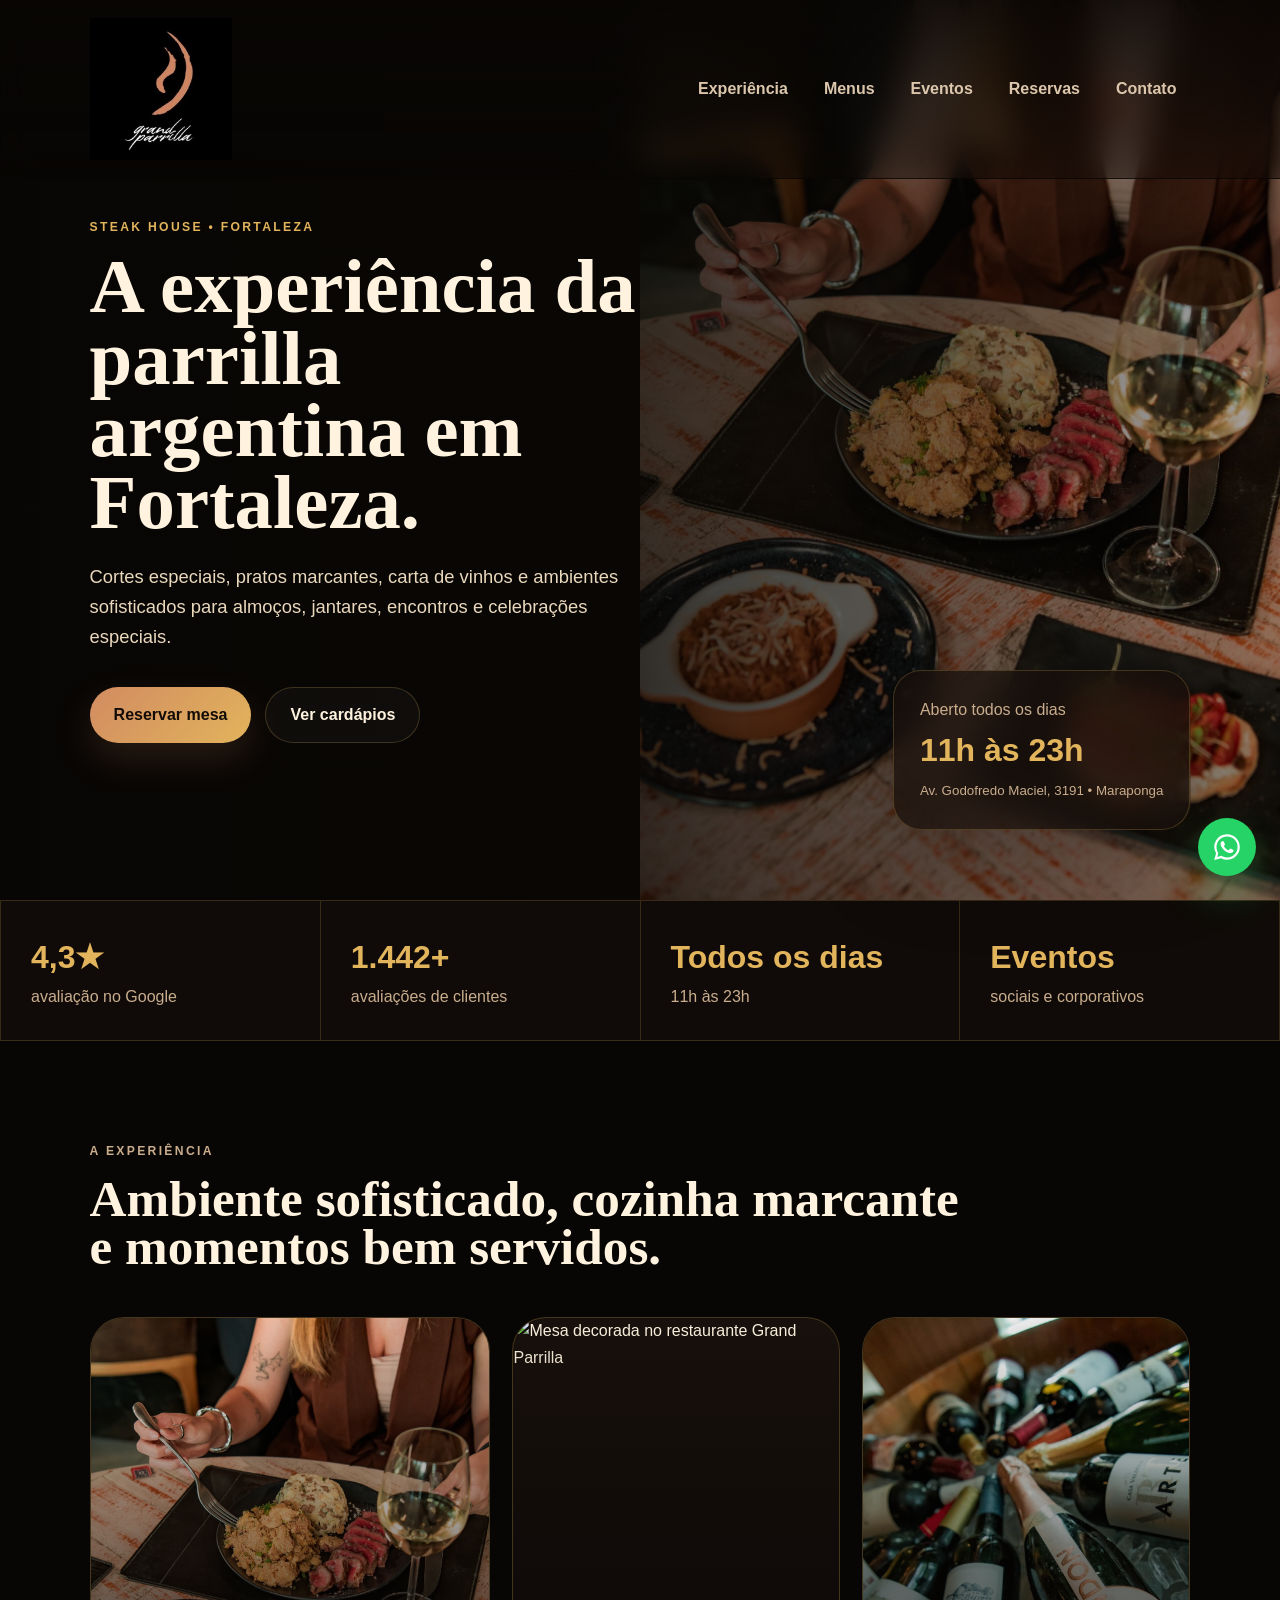
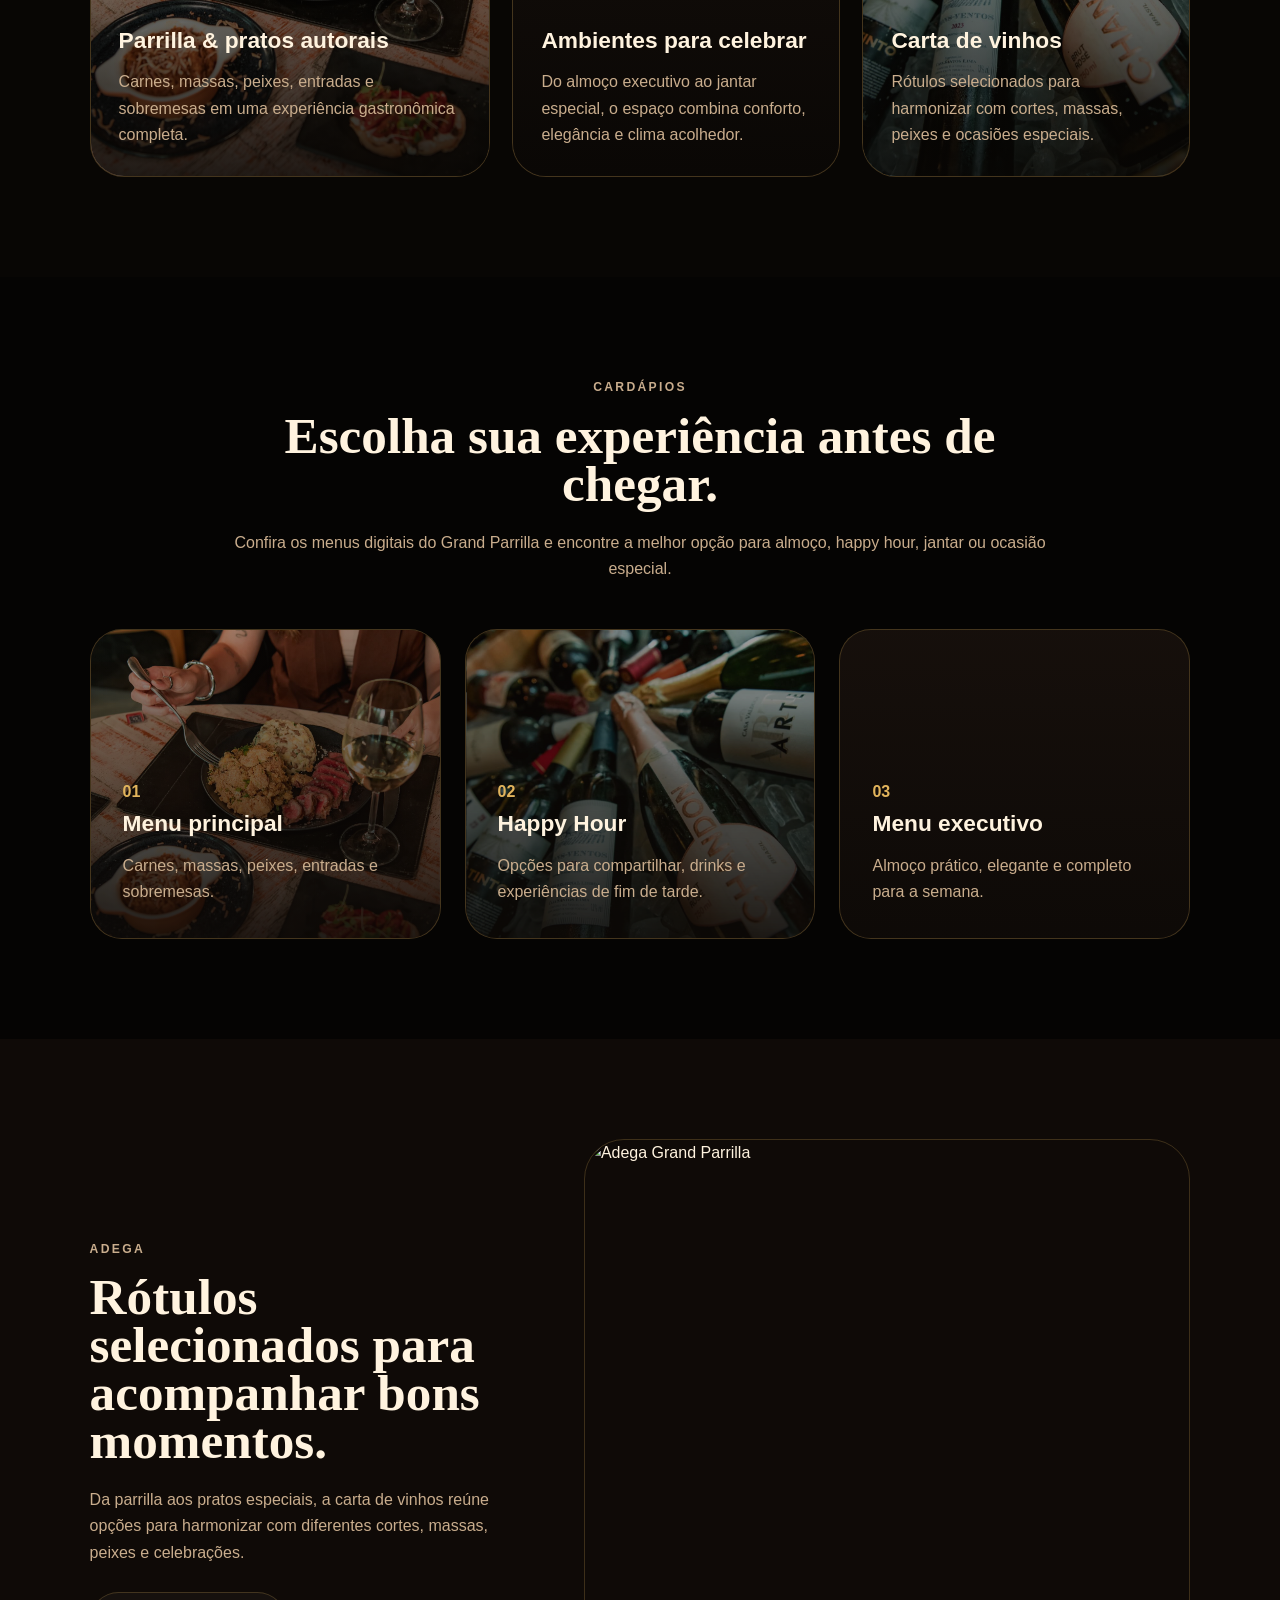
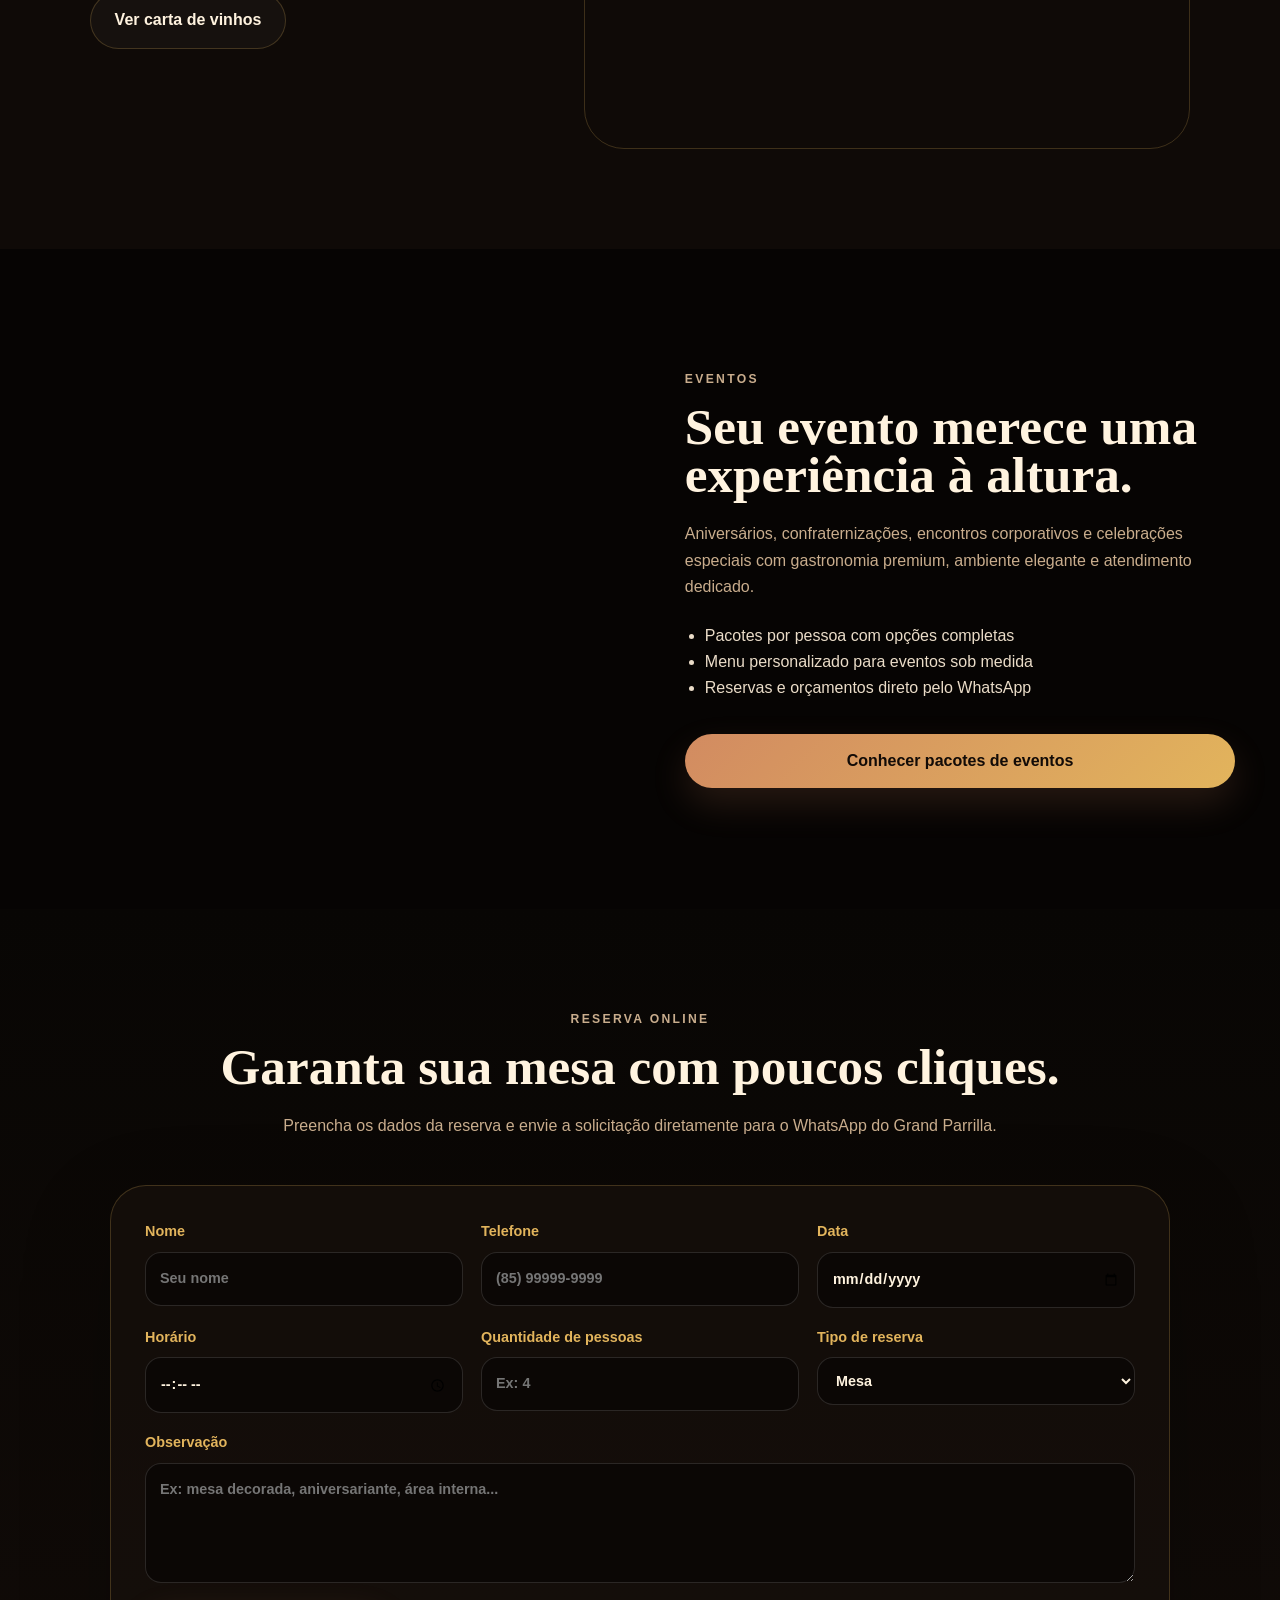
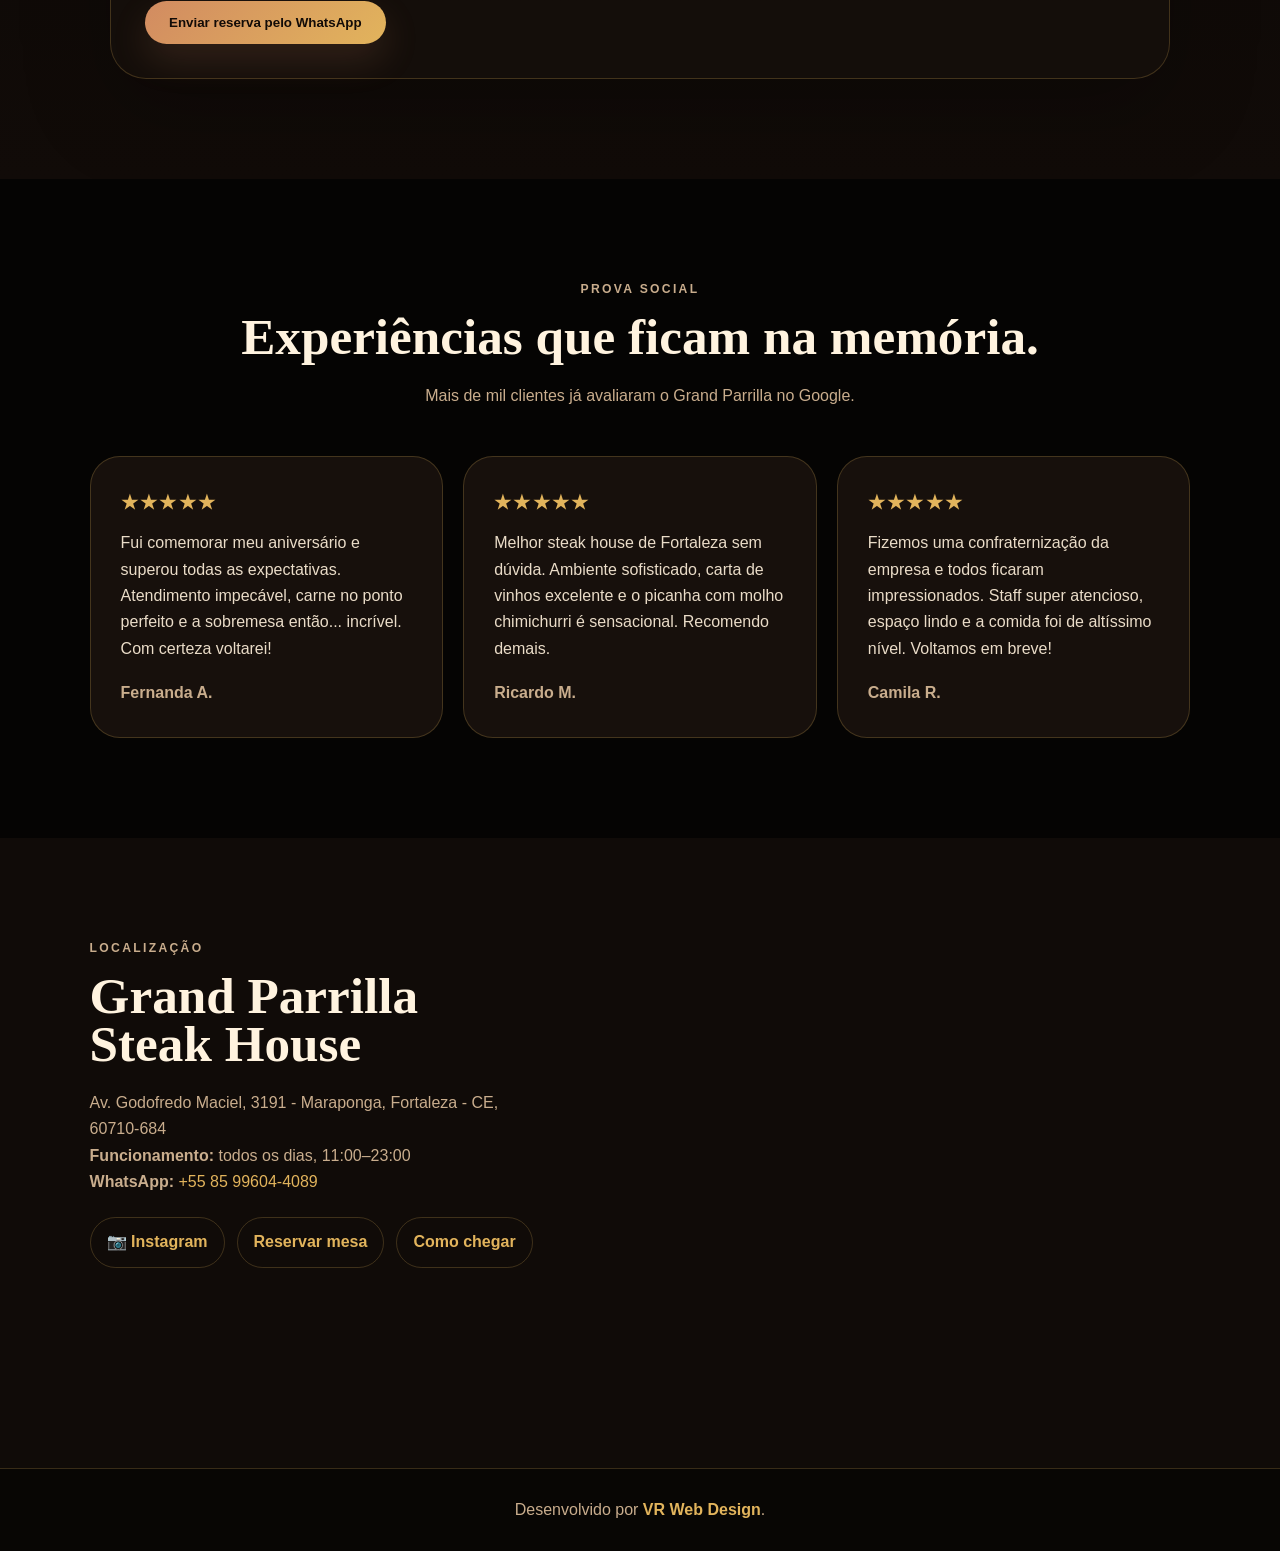
==== commit 9d993a83: "Melhoria automação" ====
--- a/index.html
+++ b/index.html
@@ -7,9 +7,51 @@
   <meta name="description" content="Grand Parrilla Steak House em Fortaleza. Parrilla, cortes especiais, carta de vinhos, eventos, reservas e gastronomia premium na Maraponga." />
   <meta property="og:title" content="Grand Parrilla Steak House | Fortaleza" />
   <meta property="og:description" content="Cortes especiais, vinhos selecionados, eventos e reservas no Grand Parrilla Steak House." />
-  <meta property="og:image" content="assets/img/prato-vinho.png" />
+  <meta property="og:image" content="https://grandparrilha.netlify.app/assets/img/prato-vinho.png" />
   <meta property="og:type" content="website" />
   <meta name="twitter:card" content="summary_large_image" />
+  <meta property="og:url" content="https://grandparrilha.netlify.app/" />
+  <link rel="icon" href="assets/img/logo-grand-parrilla.png" type="image/png" />
+  <link rel="apple-touch-icon" href="assets/img/logo-grand-parrilla.png" />
+  <script type="application/ld+json">
+  {
+    "@context": "https://schema.org",
+    "@type": "Restaurant",
+    "name": "Grand Parrilla Steak House",
+    "image": "https://grandparrilha.netlify.app/assets/img/prato-vinho.png",
+    "url": "https://grandparrilha.netlify.app/",
+    "telephone": "+55-85-99604-4089",
+    "servesCuisine": ["Argentine", "Steak House"],
+    "priceRange": "$$",
+    "address": {
+      "@type": "PostalAddress",
+      "streetAddress": "Av. Godofredo Maciel, 3191",
+      "addressLocality": "Fortaleza",
+      "addressRegion": "CE",
+      "postalCode": "60710-684",
+      "addressCountry": "BR"
+    },
+    "geo": {
+      "@type": "GeoCoordinates",
+      "latitude": -3.803927,
+      "longitude": -38.5719711
+    },
+    "openingHoursSpecification": [
+      {
+        "@type": "OpeningHoursSpecification",
+        "dayOfWeek": ["Monday","Tuesday","Wednesday","Thursday","Friday","Saturday","Sunday"],
+        "opens": "11:00",
+        "closes": "23:00"
+      }
+    ],
+    "aggregateRating": {
+      "@type": "AggregateRating",
+      "ratingValue": "4.3",
+      "reviewCount": "1442"
+    },
+    "sameAs": ["https://www.instagram.com/grandparrilla/"]
+  }
+  </script>
   <link rel="stylesheet" href="css/style.css" />
 </head>
 <body>
@@ -58,15 +100,15 @@
       </div>
       <div class="cards-grid">
         <article class="feature-card reveal">
-          <img src="assets/img/prato-vinho.png" alt="Prato servido com vinho no Grand Parrilla">
+          <img src="assets/img/prato-vinho.png" alt="Prato servido com vinho no Grand Parrilla" loading="lazy">
           <div><h3>Parrilla & pratos autorais</h3><p>Carnes, massas, peixes, entradas e sobremesas em uma experiência gastronômica completa.</p></div>
         </article>
         <article class="feature-card reveal">
-          <img src="assets/img/mesa-decorada.png" alt="Mesa decorada no restaurante Grand Parrilla">
+          <img src="assets/img/mesa-decorada.png" alt="Mesa decorada no restaurante Grand Parrilla" loading="lazy">
           <div><h3>Ambientes para celebrar</h3><p>Do almoço executivo ao jantar especial, o espaço combina conforto, elegância e clima acolhedor.</p></div>
         </article>
         <article class="feature-card reveal">
-          <img src="assets/img/vinhos-gelo.png" alt="Vinhos e espumantes selecionados">
+          <img src="assets/img/vinhos-gelo.png" alt="Vinhos e espumantes selecionados" loading="lazy">
           <div><h3>Carta de vinhos</h3><p>Rótulos selecionados para harmonizar com cortes, massas, peixes e ocasiões especiais.</p></div>
         </article>
       </div>
@@ -92,7 +134,7 @@
         <p>Da parrilla aos pratos especiais, a carta de vinhos reúne opções para harmonizar com diferentes cortes, massas, peixes e celebrações.</p>
         <a class="btn secondary" href="https://drive.google.com/file/d/1ZUQ8Cs76zRZAJna47Bj1S9qGeUTWb0Qg/view" target="_blank" rel="noopener">Ver carta de vinhos</a>
       </div>
-      <div class="wine-image reveal"><img src="assets/img/adega.png" alt="Adega Grand Parrilla"></div>
+      <div class="wine-image reveal"><img src="assets/img/adega.png" alt="Adega Grand Parrilla" loading="lazy"></div>
     </section>
 
     <section class="events" id="eventos">
@@ -138,9 +180,9 @@
         <p>Mais de mil clientes já avaliaram o Grand Parrilla no Google.</p>
       </div>
       <div class="testimonial-grid">
-        <article class="testimonial-card reveal"><strong>★★★★★</strong><p>Ambiente elegante, ótimo atendimento e pratos muito bem apresentados.</p><span>Cliente Grand Parrilla</span></article>
-        <article class="testimonial-card reveal"><strong>★★★★★</strong><p>Excelente opção para comemorações, jantares especiais e encontros em família.</p><span>Cliente Grand Parrilla</span></article>
-        <article class="testimonial-card reveal"><strong>★★★★★</strong><p>Carnes, vinhos e sobremesas em uma experiência completa.</p><span>Cliente Grand Parrilla</span></article>
+        <article class="testimonial-card reveal"><strong>★★★★★</strong><p>Fui comemorar meu aniversário e superou todas as expectativas. Atendimento impecável, carne no ponto perfeito e a sobremesa então... incrível. Com certeza voltarei!</p><span>Fernanda A.</span></article>
+        <article class="testimonial-card reveal"><strong>★★★★★</strong><p>Melhor steak house de Fortaleza sem dúvida. Ambiente sofisticado, carta de vinhos excelente e o picanha com molho chimichurri é sensacional. Recomendo demais.</p><span>Ricardo M.</span></article>
+        <article class="testimonial-card reveal"><strong>★★★★★</strong><p>Fizemos uma confraternização da empresa e todos ficaram impressionados. Staff super atencioso, espaço lindo e a comida foi de altíssimo nível. Voltamos em breve!</p><span>Camila R.</span></article>
       </div>
     </section>
 
@@ -150,9 +192,9 @@
         <h2>Grand Parrilla Steak House</h2>
         <p>Av. Godofredo Maciel, 3191 - Maraponga, Fortaleza - CE, 60710-684</p>
         <p><strong>Funcionamento:</strong> todos os dias, 11:00–23:00</p>
-        <p><strong>WhatsApp:</strong> +55 85 99604-4089</p>
+        <p><strong>WhatsApp:</strong> <a href="https://wa.me/5585996044089" target="_blank" rel="noopener" style="color:var(--gold)">+55 85 99604-4089</a></p>
         <div class="socials">
-          <a href="https://www.instagram.com/grandparrilla/" target="_blank" rel="noopener">Instagram</a>
+          <a href="https://www.instagram.com/grandparrilla/" target="_blank" rel="noopener">📷 Instagram</a>
           <a href="#reservas">Reservar mesa</a>
           <a href="https://www.google.com/maps/place/Grand+Parrilla+Steak+House/@-3.803872,-38.5721376,16z/data=!4m6!3m5!1s0x7c74d4781f34471:0xa594079a7972354a!8m2!3d-3.803927!4d-38.5719711!16s%2Fg%2F11ppg8xpbr" target="_blank" rel="noopener">Como chegar</a>
         </div>
--- a/css/style.css
+++ b/css/style.css
@@ -1,20 +1,21 @@
-:root{
-  --bg:#080604;--deep:#0e0906;--panel:#17100c;--panel2:#211711;
-  --copper:#d28b61;--gold:#e2b45c;--cream:#fff3df;--muted:#c9ad8d;--line:rgba(226,180,92,.22);
-}
-*{box-sizing:border-box;margin:0;padding:0}html{scroll-behavior:smooth}body{font-family:Inter,Segoe UI,Arial,sans-serif;background:var(--bg);color:var(--cream);line-height:1.65;overflow-x:hidden}a{text-decoration:none;color:inherit}img{max-width:100%;display:block}
-body::before{content:"";position:fixed;inset:0;pointer-events:none;background:radial-gradient(circle at top right,rgba(210,139,97,.14),transparent 35%),radial-gradient(circle at 10% 30%,rgba(226,180,92,.08),transparent 28%);z-index:-1}.header{position:fixed;top:0;left:0;right:0;z-index:20;display:flex;align-items:center;justify-content:space-between;padding:18px 7%;background:linear-gradient(180deg,rgba(8,6,4,.86),rgba(8,6,4,.38));backdrop-filter:blur(16px);border-bottom:1px solid transparent;transition:.3s}.header.scrolled{background:rgba(8,6,4,.94);border-color:var(--line);padding:10px 7%}.logo-brand img{width:142px;height:auto}.nav{display:flex;align-items:center;gap:8px}.nav a{color:#dcc7ac;font-weight:700;padding:10px 14px;border-radius:999px;transition:.25s}.nav a:hover{background:rgba(226,180,92,.12);color:var(--gold)}.menu-toggle{display:none;background:none;border:0;gap:5px;flex-direction:column}.menu-toggle span{width:26px;height:2px;background:var(--cream)}
-.hero,.event-hero{min-height:100vh;position:relative;display:grid;grid-template-columns:1.05fr .95fr;align-items:center;padding:130px 7% 70px;gap:52px;background:var(--deep);isolation:isolate}.hero::after,.event-hero::after{content:"";position:absolute;right:0;top:0;width:50%;height:100%;background:url('../assets/img/prato-vinho.png') center/cover;z-index:-2}.event-hero::after{background-image:url('../assets/img/mesa-decorada.png')}.hero-overlay{position:absolute;inset:0;background:linear-gradient(90deg,rgba(8,6,4,.98) 0%,rgba(8,6,4,.84) 44%,rgba(8,6,4,.35) 100%);z-index:-1}.hero-content{max-width:760px}.eyebrow{color:var(--gold);text-transform:uppercase;letter-spacing:.19em;font-size:.76rem;font-weight:900;margin-bottom:14px}.hero h1,.event-hero h1,.section-title h2,.events h2,.reservation h2,.contact h2,.wine-section h2,.event-showcase h2{font-family:Georgia,serif;font-size:clamp(2.5rem,6vw,6rem);line-height:.94;margin-bottom:22px}.section-title h2,.events h2,.reservation h2,.contact h2,.wine-section h2,.event-showcase h2{font-size:clamp(2rem,4vw,4.1rem)}.hero-text{font-size:1.15rem;color:#ead8bd;max-width:630px}.hero-actions{display:flex;gap:14px;flex-wrap:wrap;margin-top:34px}.btn{border:0;cursor:pointer;display:inline-flex;align-items:center;justify-content:center;padding:14px 24px;border-radius:999px;font-weight:900;transition:.25s}.primary{background:linear-gradient(135deg,var(--copper),var(--gold));color:#120b07;box-shadow:0 16px 36px rgba(210,139,97,.16)}.secondary{border:1px solid var(--line);color:var(--cream);background:rgba(255,255,255,.03)}.btn:hover{transform:translateY(-3px)}.hero-card{justify-self:end;align-self:end;background:rgba(23,16,12,.74);border:1px solid var(--line);border-radius:28px;padding:26px;backdrop-filter:blur(16px);max-width:330px;box-shadow:0 30px 90px rgba(0,0,0,.28)}.hero-card span,.hero-card small{color:var(--muted)}.hero-card strong{display:block;font-size:2rem;color:var(--gold)}
-.section-pad{padding:100px 7%}.stats{display:grid;grid-template-columns:repeat(4,1fr);gap:1px;background:var(--line);padding:1px}.stat{padding:30px;background:#100b08}.stat strong{display:block;font-size:2rem;color:var(--gold)}.stat span{color:var(--muted)}.section-title{max-width:870px;margin-bottom:46px}.center{text-align:center;margin-left:auto;margin-right:auto}.center p,.section-title p{color:var(--muted)}
-.cards-grid{display:grid;grid-template-columns:1.1fr .9fr .9fr;gap:22px}.feature-card{position:relative;min-height:460px;border-radius:34px;overflow:hidden;border:1px solid var(--line);background:var(--panel);display:flex;align-items:end;transition:.25s}.feature-card:hover{transform:translateY(-5px);border-color:var(--copper)}.feature-card img{position:absolute;inset:0;width:100%;height:100%;object-fit:cover;filter:saturate(.95)}.feature-card::after{content:"";position:absolute;inset:0;background:linear-gradient(180deg,transparent,rgba(8,6,4,.88))}.feature-card div{position:relative;z-index:1;padding:28px}.feature-card h3,.menu-card h3,.event-card h3,.package-card h3{font-size:1.42rem;margin-bottom:10px}.feature-card p,.menu-card p,.events p,.reservation p,.contact p,.wine-section p,.event-card p,.package-card p,.event-showcase p{color:var(--muted)}
-.menus{background:#050403}.menu-grid{display:grid;grid-template-columns:repeat(3,minmax(0,1fr));gap:24px;align-items:stretch}.menu-card{position:relative;overflow:hidden;border:1px solid var(--line);border-radius:32px;min-height:310px;padding:32px;display:flex;flex-direction:column;justify-content:flex-end;background:var(--panel);transition:.25s}.menu-card::before{content:"";position:absolute;inset:0;background:linear-gradient(180deg,rgba(8,6,4,.1),rgba(8,6,4,.86)),var(--menu-img);background-size:cover;background-position:center;opacity:.72;transition:.3s}.menu-principal{--menu-img:url('../assets/img/prato-vinho.png')}.menu-happy{--menu-img:url('../assets/img/vinhos-gelo.png')}.menu-executivo{--menu-img:url('../assets/img/mesa-decorada.png')}.menu-card>*{position:relative;z-index:1}.menu-card span{color:var(--gold);font-weight:900}.menu-card:hover{transform:translateY(-6px);border-color:var(--gold)}.menu-card:hover::before{opacity:.95;transform:scale(1.05)}
-.wine-section{display:grid;grid-template-columns:.85fr 1.15fr;gap:46px;align-items:center;background:#0f0a07}.wine-text .btn{margin-top:26px}.wine-image img{width:100%;height:610px;object-fit:cover;border-radius:40px;border:1px solid var(--line)}.events{display:grid;grid-template-columns:1fr 1fr;min-height:660px;background:#060403}.events-image{background:url('../assets/img/mesa-decorada.png') center/cover}.events-content{padding:95px 7%;display:flex;flex-direction:column;justify-content:center}.events ul{margin:22px 0 32px;padding-left:20px;color:#eadcc8}.reservation{background:linear-gradient(180deg,#080604,#110b08)}.reserve-form{max-width:1060px;margin:0 auto;background:rgba(23,16,12,.7);border:1px solid var(--line);border-radius:36px;padding:34px;box-shadow:0 30px 90px rgba(0,0,0,.22)}.form-grid{display:grid;grid-template-columns:repeat(3,1fr);gap:18px}label{display:flex;flex-direction:column;gap:8px;color:var(--gold);font-weight:800;font-size:.9rem}input,select,textarea{width:100%;border:1px solid rgba(255,255,255,.13);background:#0b0705;color:var(--cream);border-radius:16px;padding:14px;font:inherit;outline:none}textarea{min-height:120px;resize:vertical;margin-bottom:18px}.reserve-form>label{margin-top:18px}.gallery-grid{display:grid;grid-template-columns:1.15fr .85fr 1fr 1fr;gap:14px}.gallery-grid img{height:380px;width:100%;object-fit:cover;border-radius:26px;border:1px solid var(--line)}.gallery-grid img:first-child{height:520px;grid-row:span 2}.contact{display:grid;grid-template-columns:.85fr 1.15fr;gap:32px;background:#100b08}.socials{display:flex;gap:12px;flex-wrap:wrap;margin-top:22px}.socials a{border:1px solid var(--line);padding:11px 16px;border-radius:999px;color:var(--gold);font-weight:800}.socials a:hover{background:rgba(226,180,92,.12)}.map{width:100%;height:430px;border:0;border-radius:30px;filter:grayscale(.15) invert(.92) hue-rotate(180deg)}.whatsapp{position:fixed;right:24px;bottom:24px;width:58px;height:58px;border-radius:50%;display:grid;place-items:center;background:#25d366;color:white;z-index:30;box-shadow:0 18px 40px rgba(37,211,102,.28);animation:pulse 2.2s infinite}.whatsapp svg{width:32px;height:32px;fill:#fff}@keyframes pulse{0%{box-shadow:0 0 0 0 rgba(37,211,102,.42)}70%{box-shadow:0 0 0 18px rgba(37,211,102,0)}100%{box-shadow:0 0 0 0 rgba(37,211,102,0)}}footer{text-align:center;padding:28px 7%;color:var(--muted);border-top:1px solid var(--line)}
-.event-types{display:grid;grid-template-columns:repeat(4,1fr);gap:18px}.event-card,.package-card{background:var(--panel);border:1px solid var(--line);border-radius:30px;padding:30px;transition:.25s}.event-card:hover,.package-card:hover{border-color:var(--gold);transform:translateY(-4px)}.event-card span{font-size:2.3rem}.packages{background:#100b08}.package-grid{display:grid;grid-template-columns:repeat(3,1fr);gap:20px}.package-card{display:flex;flex-direction:column;gap:18px}.package-card strong{font-size:1.7rem;color:var(--gold)}.package-card.featured{background:linear-gradient(135deg,rgba(210,139,97,.24),rgba(255,255,255,.04));border-color:rgba(226,180,92,.5)}.event-showcase{display:grid;grid-template-columns:1fr 1fr;align-items:center;background:#0f0a07}.event-showcase img{height:620px;width:100%;object-fit:cover}.event-showcase-text{padding:70px 7%}.reveal{opacity:0;transform:translateY(28px);transition:.75s ease}.reveal.show{opacity:1;transform:none}.delay{transition-delay:.2s}
-@media(max-width:980px){.menu-toggle{display:flex}.nav{position:absolute;top:76px;left:7%;right:7%;display:none;flex-direction:column;align-items:stretch;background:#120d09;border:1px solid var(--line);border-radius:20px;padding:16px}.nav.open{display:flex}.hero,.event-hero{grid-template-columns:1fr;display:grid}.hero::after,.event-hero::after{width:100%;opacity:.35}.hero-card{justify-self:start}.stats,.cards-grid,.menu-grid,.gallery-grid,.contact,.events,.wine-section,.form-grid,.event-types,.package-grid,.event-showcase{grid-template-columns:1fr}.events-image{min-height:360px}.gallery-grid img,.gallery-grid img:first-child{height:280px;grid-row:auto}.wine-image img,.event-showcase img{height:390px}}
-@media(max-width:560px){.header{padding:12px 5%}.header.scrolled{padding:9px 5%}.logo-brand img{width:104px}.section-pad,.events-content,.event-showcase-text{padding:72px 5%}.hero,.event-hero{padding:115px 5% 58px}.hero h1,.event-hero h1{font-size:2.55rem}.btn{width:100%}.reserve-form{padding:20px}.stats{gap:1px}.menu-card{min-height:260px}.whatsapp{right:18px;bottom:18px}}
+:root{
+  --bg:#080604;--deep:#0e0906;--panel:#17100c;--panel2:#211711;
+  --copper:#d28b61;--gold:#e2b45c;--cream:#fff3df;--muted:#c9ad8d;--line:rgba(226,180,92,.22);
+}
+*{box-sizing:border-box;margin:0;padding:0}html{scroll-behavior:smooth}body{font-family:Inter,Segoe UI,Arial,sans-serif;background:var(--bg);color:var(--cream);line-height:1.65;overflow-x:hidden}a{text-decoration:none;color:inherit}img{max-width:100%;display:block}
+body::before{content:"";position:fixed;inset:0;pointer-events:none;background:radial-gradient(circle at top right,rgba(210,139,97,.14),transparent 35%),radial-gradient(circle at 10% 30%,rgba(226,180,92,.08),transparent 28%);z-index:-1}.header{position:fixed;top:0;left:0;right:0;z-index:20;display:flex;align-items:center;justify-content:space-between;padding:18px 7%;background:linear-gradient(180deg,rgba(8,6,4,.86),rgba(8,6,4,.38));backdrop-filter:blur(16px);border-bottom:1px solid transparent;transition:.3s}.header.scrolled{background:rgba(8,6,4,.94);border-color:var(--line);padding:10px 7%}.logo-brand img{width:142px;height:auto}.nav{display:flex;align-items:center;gap:8px}.nav a{color:#dcc7ac;font-weight:700;padding:10px 14px;border-radius:999px;transition:.25s}.nav a:hover{background:rgba(226,180,92,.12);color:var(--gold)}.menu-toggle{display:none;background:none;border:0;gap:5px;flex-direction:column}.menu-toggle span{width:26px;height:2px;background:var(--cream)}
+.hero,.event-hero{min-height:100vh;position:relative;display:grid;grid-template-columns:1.05fr .95fr;align-items:center;padding:130px 7% 70px;gap:52px;background:var(--deep);isolation:isolate}.hero::after,.event-hero::after{content:"";position:absolute;right:0;top:0;width:50%;height:100%;background:url('../assets/img/prato-vinho.png') center/cover;z-index:-2}.event-hero::after{background-image:url('../assets/img/mesa-decorada.png')}.hero-overlay{position:absolute;inset:0;background:linear-gradient(90deg,rgba(8,6,4,.98) 0%,rgba(8,6,4,.84) 44%,rgba(8,6,4,.35) 100%);z-index:-1}.hero-content{max-width:760px}.eyebrow{color:var(--gold);text-transform:uppercase;letter-spacing:.19em;font-size:.76rem;font-weight:900;margin-bottom:14px}.hero h1,.event-hero h1,.section-title h2,.events h2,.reservation h2,.contact h2,.wine-section h2,.event-showcase h2{font-family:Georgia,serif;font-size:clamp(2.5rem,6vw,6rem);line-height:.94;margin-bottom:22px}.section-title h2,.events h2,.reservation h2,.contact h2,.wine-section h2,.event-showcase h2{font-size:clamp(2rem,4vw,4.1rem)}.hero-text{font-size:1.15rem;color:#ead8bd;max-width:630px}.hero-actions{display:flex;gap:14px;flex-wrap:wrap;margin-top:34px}.btn{border:0;cursor:pointer;display:inline-flex;align-items:center;justify-content:center;padding:14px 24px;border-radius:999px;font-weight:900;transition:.25s}.primary{background:linear-gradient(135deg,var(--copper),var(--gold));color:#120b07;box-shadow:0 16px 36px rgba(210,139,97,.16)}.secondary{border:1px solid var(--line);color:var(--cream);background:rgba(255,255,255,.03)}.btn:hover{transform:translateY(-3px)}.hero-card{justify-self:end;align-self:end;background:rgba(23,16,12,.74);border:1px solid var(--line);border-radius:28px;padding:26px;backdrop-filter:blur(16px);max-width:330px;box-shadow:0 30px 90px rgba(0,0,0,.28)}.hero-card span,.hero-card small{color:var(--muted)}.hero-card strong{display:block;font-size:2rem;color:var(--gold)}
+.section-pad{padding:100px 7%}.stats{display:grid;grid-template-columns:repeat(4,1fr);gap:1px;background:var(--line);padding:1px}.stat{padding:30px;background:#100b08}.stat strong{display:block;font-size:2rem;color:var(--gold)}.stat span{color:var(--muted)}.section-title{max-width:870px;margin-bottom:46px}.center{text-align:center;margin-left:auto;margin-right:auto}.center p,.section-title p{color:var(--muted)}
+.cards-grid{display:grid;grid-template-columns:1.1fr .9fr .9fr;gap:22px}.feature-card{position:relative;min-height:460px;border-radius:34px;overflow:hidden;border:1px solid var(--line);background:var(--panel);display:flex;align-items:end;transition:.25s}.feature-card:hover{transform:translateY(-5px);border-color:var(--copper)}.feature-card img{position:absolute;inset:0;width:100%;height:100%;object-fit:cover;filter:saturate(.95)}.feature-card::after{content:"";position:absolute;inset:0;background:linear-gradient(180deg,transparent,rgba(8,6,4,.88))}.feature-card div{position:relative;z-index:1;padding:28px}.feature-card h3,.menu-card h3,.event-card h3,.package-card h3{font-size:1.42rem;margin-bottom:10px}.feature-card p,.menu-card p,.events p,.reservation p,.contact p,.wine-section p,.event-card p,.package-card p,.event-showcase p{color:var(--muted)}
+.menus{background:#050403}.menu-grid{display:grid;grid-template-columns:repeat(3,minmax(0,1fr));gap:24px;align-items:stretch}.menu-card{position:relative;overflow:hidden;border:1px solid var(--line);border-radius:32px;min-height:310px;padding:32px;display:flex;flex-direction:column;justify-content:flex-end;background:var(--panel);transition:.25s}.menu-card::before{content:"";position:absolute;inset:0;background:linear-gradient(180deg,rgba(8,6,4,.1),rgba(8,6,4,.86)),var(--menu-img);background-size:cover;background-position:center;opacity:.72;transition:.3s}.menu-principal{--menu-img:url('../assets/img/prato-vinho.png')}.menu-happy{--menu-img:url('../assets/img/vinhos-gelo.png')}.menu-executivo{--menu-img:url('../assets/img/mesa-decorada.png')}.menu-card>*{position:relative;z-index:1}.menu-card span{color:var(--gold);font-weight:900}.menu-card:hover{transform:translateY(-6px);border-color:var(--gold)}.menu-card:hover::before{opacity:.95;transform:scale(1.05)}
+.wine-section{display:grid;grid-template-columns:.85fr 1.15fr;gap:46px;align-items:center;background:#0f0a07}.wine-text .btn{margin-top:26px}.wine-image img{width:100%;height:610px;object-fit:cover;border-radius:40px;border:1px solid var(--line)}.events{display:grid;grid-template-columns:1fr 1fr;min-height:660px;background:#060403}.events-image{background:url('../assets/img/mesa-decorada.png') center/cover}.events-content{padding:95px 7%;display:flex;flex-direction:column;justify-content:center}.events ul{margin:22px 0 32px;padding-left:20px;color:#eadcc8}.reservation{background:linear-gradient(180deg,#080604,#110b08)}.reserve-form{max-width:1060px;margin:0 auto;background:rgba(23,16,12,.7);border:1px solid var(--line);border-radius:36px;padding:34px;box-shadow:0 30px 90px rgba(0,0,0,.22)}.form-grid{display:grid;grid-template-columns:repeat(3,1fr);gap:18px}label{display:flex;flex-direction:column;gap:8px;color:var(--gold);font-weight:800;font-size:.9rem}input,select,textarea{width:100%;border:1px solid rgba(255,255,255,.13);background:#0b0705;color:var(--cream);border-radius:16px;padding:14px;font:inherit;outline:none}textarea{min-height:120px;resize:vertical;margin-bottom:18px}.reserve-form>label{margin-top:18px}.gallery-grid{display:grid;grid-template-columns:1.15fr .85fr 1fr 1fr;gap:14px}.gallery-grid img{height:380px;width:100%;object-fit:cover;border-radius:26px;border:1px solid var(--line)}.gallery-grid img:first-child{height:520px;grid-row:span 2}.contact{display:grid;grid-template-columns:.85fr 1.15fr;gap:32px;background:#100b08}.socials{display:flex;gap:12px;flex-wrap:wrap;margin-top:22px}.socials a{border:1px solid var(--line);padding:11px 16px;border-radius:999px;color:var(--gold);font-weight:800}.socials a:hover{background:rgba(226,180,92,.12)}.map{width:100%;height:430px;border:0;border-radius:30px;filter:grayscale(.15) invert(.92) hue-rotate(180deg)}.whatsapp{position:fixed;right:24px;bottom:24px;width:58px;height:58px;border-radius:50%;display:grid;place-items:center;background:#25d366;color:white;z-index:30;box-shadow:0 18px 40px rgba(37,211,102,.28);animation:pulse 2.2s infinite}.whatsapp svg{width:32px;height:32px;fill:#fff}@keyframes pulse{0%{box-shadow:0 0 0 0 rgba(37,211,102,.42)}70%{box-shadow:0 0 0 18px rgba(37,211,102,0)}100%{box-shadow:0 0 0 0 rgba(37,211,102,0)}}footer{text-align:center;padding:28px 7%;color:var(--muted);border-top:1px solid var(--line)}
+.event-types{display:grid;grid-template-columns:repeat(4,1fr);gap:18px}.event-card,.package-card{background:var(--panel);border:1px solid var(--line);border-radius:30px;padding:30px;transition:.25s}.event-card:hover,.package-card:hover{border-color:var(--gold);transform:translateY(-4px)}.event-card span{font-size:2.3rem}.packages{background:#100b08}.package-grid{display:grid;grid-template-columns:repeat(3,1fr);gap:20px}.package-card{display:flex;flex-direction:column;gap:18px}.package-card strong{font-size:1.7rem;color:var(--gold)}.package-card.featured{background:linear-gradient(135deg,rgba(210,139,97,.24),rgba(255,255,255,.04));border-color:rgba(226,180,92,.5)}.event-showcase{display:grid;grid-template-columns:1fr 1fr;align-items:center;background:#0f0a07}.event-showcase img{height:620px;width:100%;object-fit:cover}.event-showcase-text{padding:70px 7%}.reveal{opacity:0;transform:translateY(28px);transition:.75s ease}.reveal.show{opacity:1;transform:none}.delay{transition-delay:.2s}
+@media(max-width:980px){.menu-toggle{display:flex}.nav{position:absolute;top:76px;left:7%;right:7%;display:none;flex-direction:column;align-items:stretch;background:#120d09;border:1px solid var(--line);border-radius:20px;padding:16px}.nav.open{display:flex}.hero,.event-hero{grid-template-columns:1fr;display:grid}.hero::after,.event-hero::after{width:100%;opacity:.35}.hero-card{justify-self:start}.stats,.cards-grid,.menu-grid,.gallery-grid,.contact,.events,.wine-section,.form-grid,.event-types,.package-grid,.event-showcase{grid-template-columns:1fr}.events-image{min-height:360px}.gallery-grid img,.gallery-grid img:first-child{height:280px;grid-row:auto}.wine-image img,.event-showcase img{height:390px}}
+@media(max-width:560px){.header{padding:12px 5%}.header.scrolled{padding:9px 5%}.logo-brand img{width:104px}.section-pad,.events-content,.event-showcase-text{padding:72px 5%}.hero,.event-hero{padding:115px 5% 58px}.hero h1,.event-hero h1{font-size:2.55rem}.btn{width:100%}.reserve-form{padding:20px}.stats{gap:1px}.menu-card{min-height:260px}.whatsapp{right:18px;bottom:18px}}
 
 /* Ajustes finais de produção */
 .package-grid-4{grid-template-columns:repeat(4,minmax(0,1fr))}.package-tag{display:inline-flex;width:max-content;color:#120b07;background:linear-gradient(135deg,var(--copper),var(--gold));font-size:.72rem;font-weight:900;text-transform:uppercase;letter-spacing:.08em;padding:7px 11px;border-radius:999px}.package-card small{font-size:.78rem;color:var(--muted);font-weight:800}.package-card ul{padding-left:18px;color:#eadcc8}.package-card li{margin-bottom:6px}.package-note{max-width:980px;color:var(--muted);margin:26px auto 0;text-align:center}.soft-drinks{background:#080604}.drink-grid{display:grid;grid-template-columns:repeat(3,1fr);gap:20px}.drink-card{background:linear-gradient(180deg,rgba(210,139,97,.18),rgba(23,16,12,.9));border:1px solid var(--line);border-radius:30px;padding:30px;text-align:center;transition:.25s}.drink-card:hover{transform:translateY(-4px);border-color:var(--gold)}.drink-card h3{font-size:1.3rem}.drink-card strong{display:block;color:var(--gold);font-size:2rem;margin:8px 0}.drink-card p{color:var(--muted)}.testimonials{background:#050403}.testimonial-grid{display:grid;grid-template-columns:repeat(3,1fr);gap:20px}.testimonial-card{background:var(--panel);border:1px solid var(--line);border-radius:30px;padding:30px}.testimonial-card strong{display:block;color:var(--gold);font-size:1.2rem;margin-bottom:12px;letter-spacing:.12em}.testimonial-card p{color:#eadcc8;margin-bottom:18px}.testimonial-card span{color:var(--muted);font-weight:800}.form-status{display:none;margin-top:16px;padding:14px 16px;border-radius:16px;border:1px solid rgba(37,211,102,.38);background:rgba(37,211,102,.08);color:#d9ffe7;font-weight:800}.form-status.show{display:block}footer a{color:var(--gold);font-weight:900}
+.btn-link-orcamento{display:inline-block;color:var(--gold);font-weight:800;font-size:.9rem;text-align:center;padding:6px 0;transition:.2s;opacity:.82}.btn-link-orcamento:hover{opacity:1;text-decoration:underline}
 
 @media(max-width:1180px){.package-grid-4{grid-template-columns:repeat(2,minmax(0,1fr))}}
 @media(max-width:980px){.drink-grid,.testimonial-grid{grid-template-columns:1fr}.package-grid-4{grid-template-columns:1fr}}
